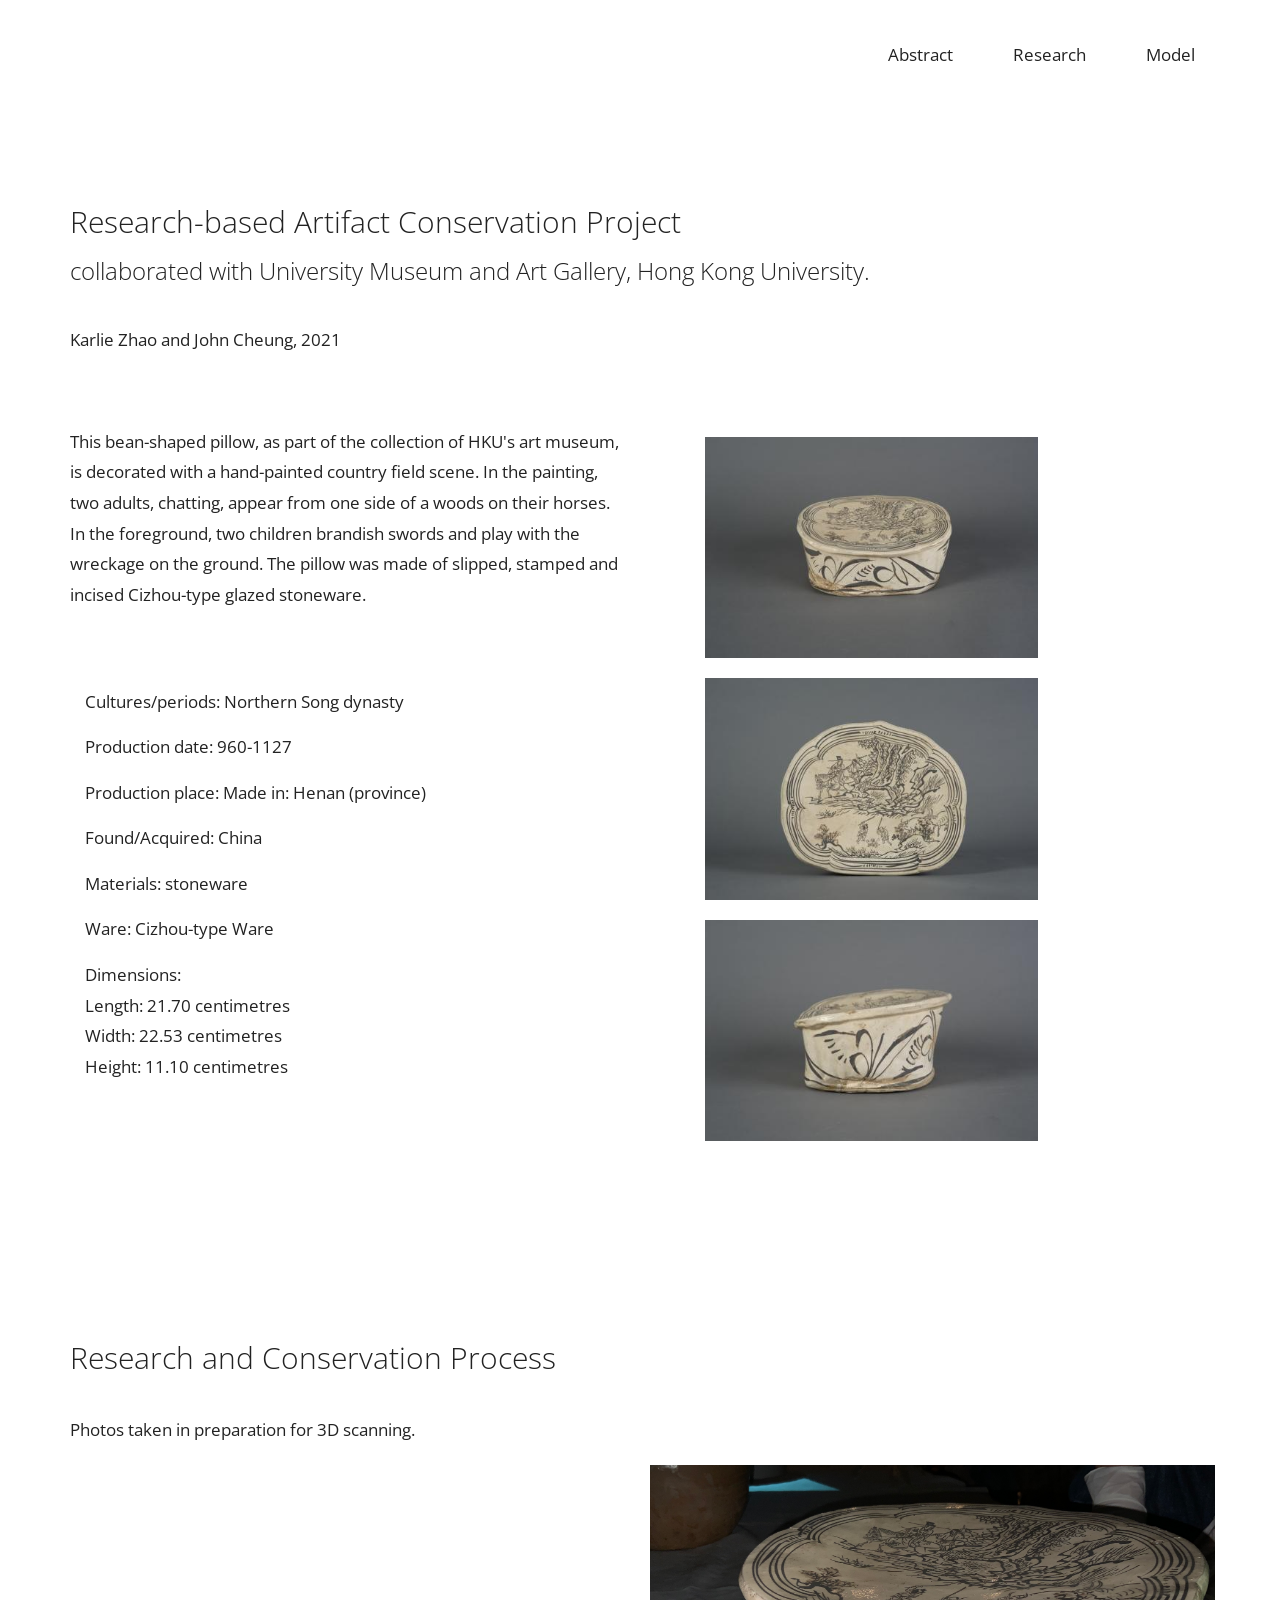
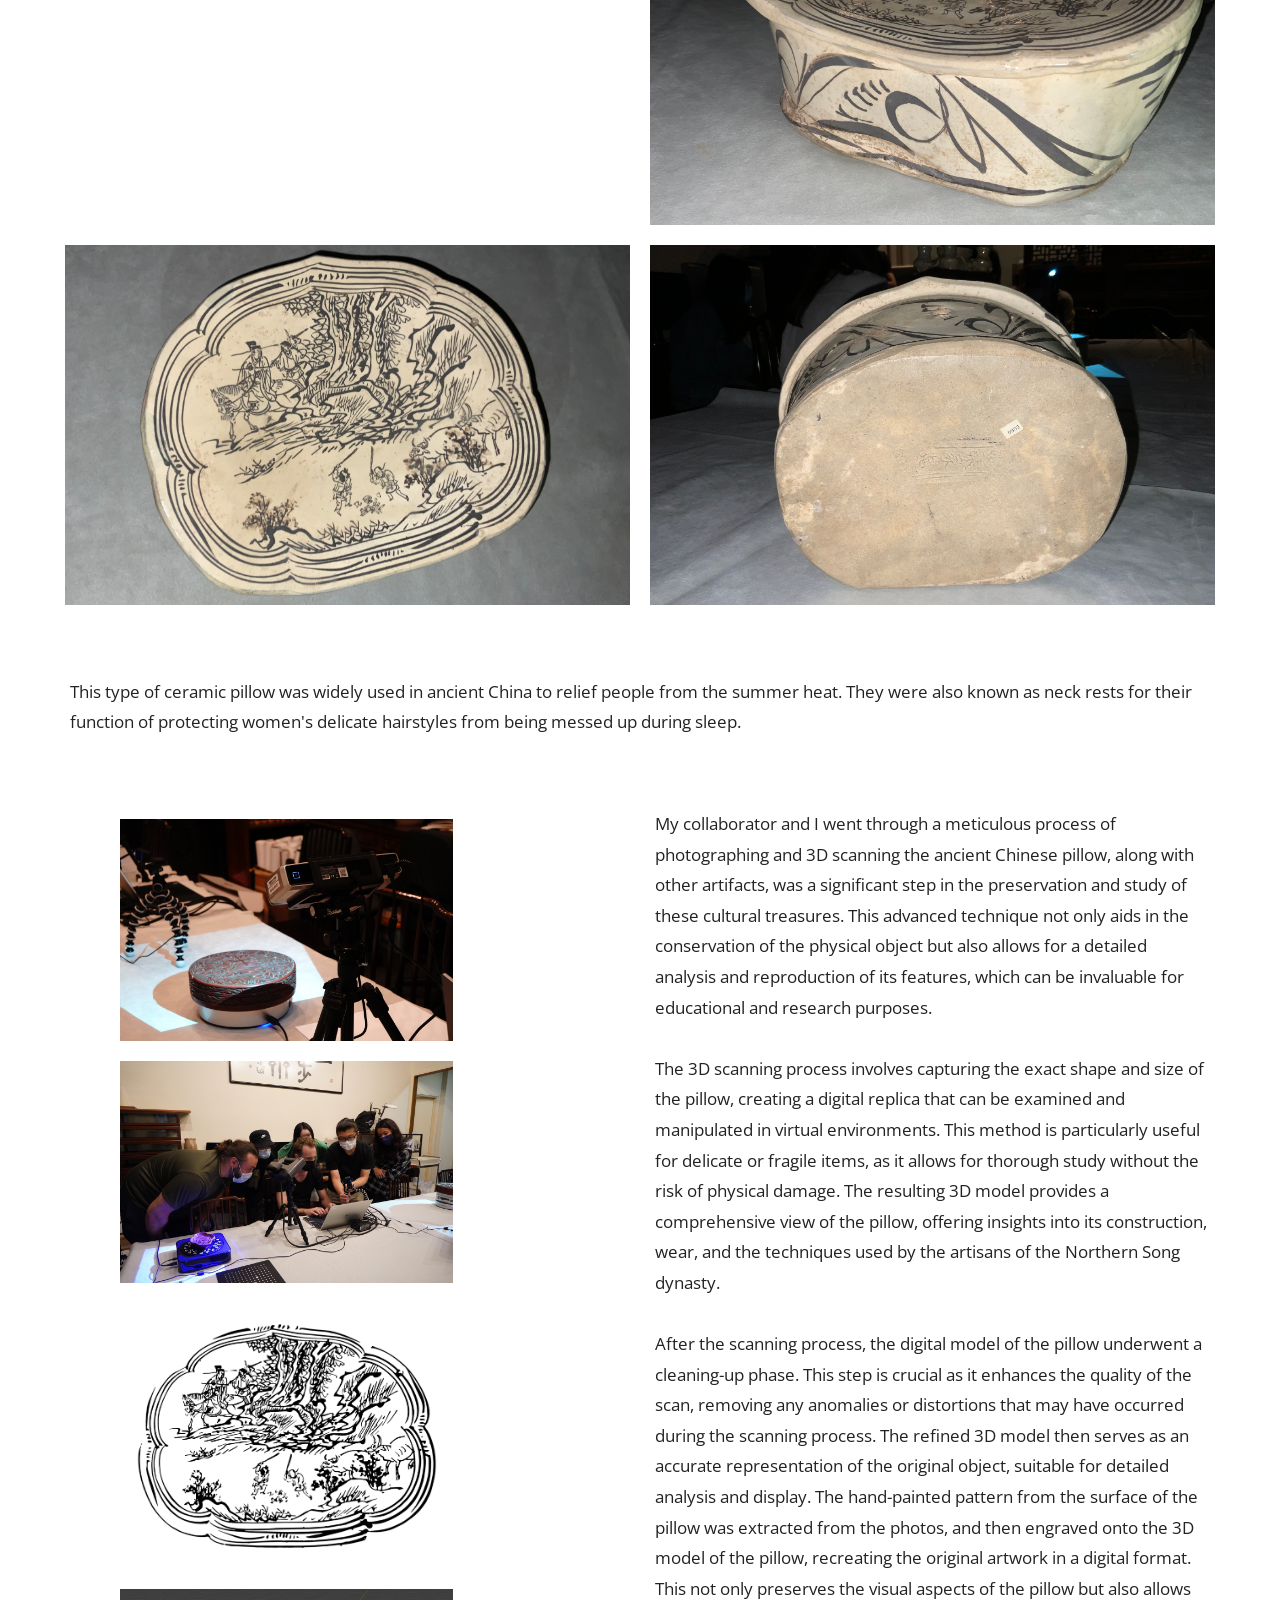
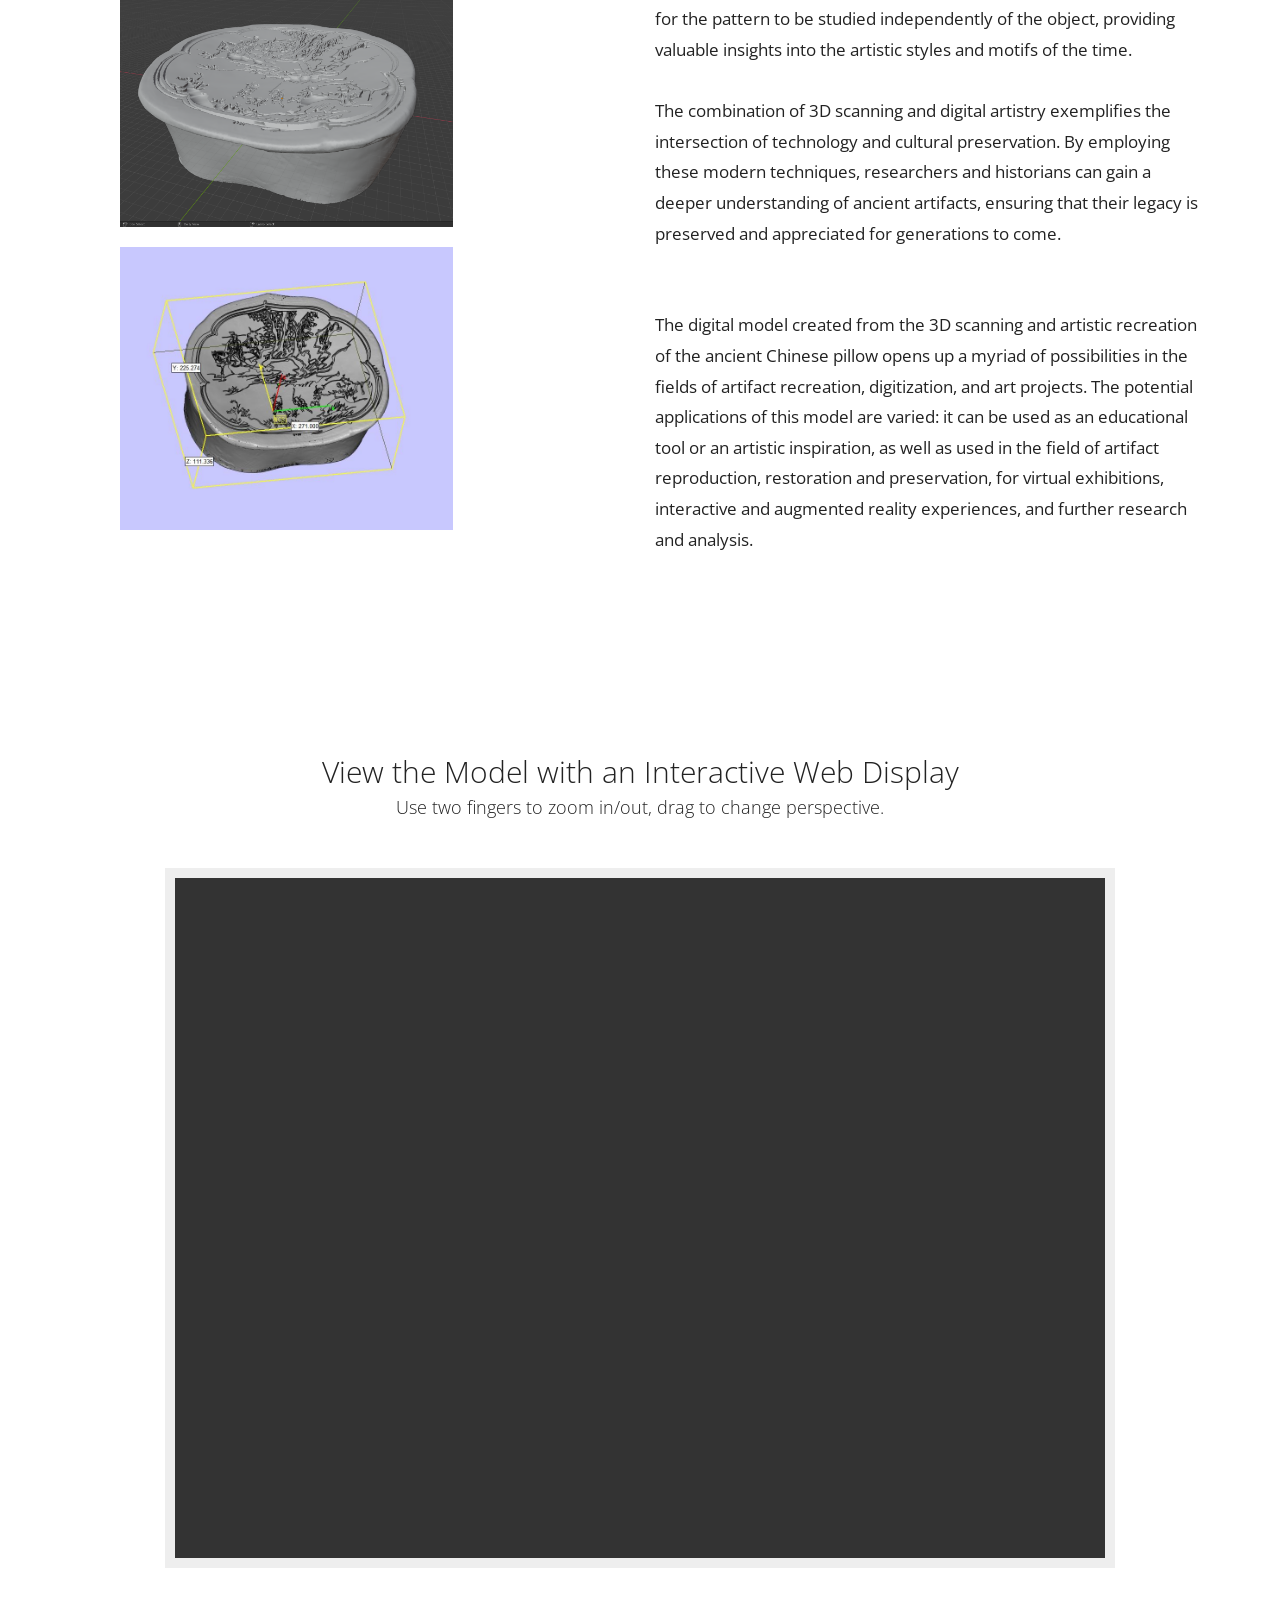
==== pillow.html @ 11fd75ec "add build" ====
<!DOCTYPE html>
<html lang="en">

<head>
    <title>Research Project: Ceramic Pillow at HKUMAG</title>
    <meta charset="utf-8">

    <meta charset="utf-8">
    <meta http-equiv="X-UA-Compatible" content="IE=edge">
    <meta name="viewport" content="width=device-width, initial-scale=1">
    <meta name="description" content="">
    <meta name="author" content="">
    <!-- Css -->
    <link href="css/bootstrap.css" rel="stylesheet">
    <link href="css/style.css" rel="stylesheet">

    <meta name="viewport" content="width=device-width, user-scalable=no, minimum-scale=1.0, maximum-scale=1.0">
    <link type="text/css" rel="stylesheet" href="main.css">
    <style>
        body {
            /* background: #bbbbbb; */
        }
        
        #canvasContainer {
            width: 950px;
            /* Adjust the size as needed */
            height: 700px;
            margin: 0 auto;
            /* Center the container */
            margin-top: 4rem;
            border: #eee 10px solid;
        }
    </style>
</head>

<body>
    <div id="info">
    </div>

    <nav class="navbar navbar-default navbar-fixed-top">
        <div class="container">
            <div class="navbar-header">
                <div class="navbar-toggle collapsed" data-toggle="collapse" data-target="#main-menu">
                    <span class="bar1"></span>
                    <span class="bar2"></span>
                    <span class="bar3"></span>
                </div>

            </div>

            <div class="collapse navbar-collapse" id="main-menu">
                <ul class="nav navbar-nav navbar-right">
                    <li><a href="#abstract">Abstract</a></li>
                    <li><a href="#research">Research</a></li>
                    <li><a href="#output">Model</a></li>
                    <!-- <li><a href="#brand">Brand</a></li> -->
                </ul>
            </div>
            <!-- /.navbar-collapse -->
        </div>
        <!-- /.container-fluid -->
    </nav>



    <!-- About -->
    <section class="abstract" id="abstract">
        <div class="container abstract">
            <h2>Research-based Artifact Conservation Project</h2>
            <h3>collaborated with University Museum and Art Gallery, Hong Kong University.</h3>
            <br>
            <p>Karlie Zhao and John Cheung, 2021</p><br><br>
            <div class="row">
                <div class="col-md-6">
                    <p>
                        This bean-shaped pillow, as part of the collection of HKU's art museum, is decorated with a hand-painted country field scene. In the painting, two adults, chatting, appear from one side of a woods on their horses. In the foreground, two children brandish
                        swords and play with the wreckage on the ground. The pillow was made of slipped, stamped and incised Cizhou-type glazed stoneware. <br>
                        <br><br>
                        <p>
                            <ul class="no-bullets">
                                <li>Cultures/periods: Northern Song dynasty</li>
                                <li>Production date: 960-1127</li>
                                <li>Production place: Made in: Henan (province)
                                </li>
                                <li>Found/Acquired: China
                                </li>
                                <li>
                                    Materials: stoneware
                                </li>
                                <li>Ware: Cizhou-type Ware</li>
                                <li>Dimensions: <br> Length: 21.70 centimetres<br> Width: 22.53 centimetres<br> Height: 11.10 centimetres</li>
                            </ul>
                        </p>
                </div>
                <div class="col-md-6">
                    <img src="./img/museum01.jpeg" style="width: 60%; margin: 1rem; margin-left: 5rem; ">
                    <img src="./img/museum02.jpeg" style="width: 60%; margin: 1rem; margin-left: 5rem;">
                    <img src="./img/museum03.jpeg" style="width: 60%; margin: 1rem; margin-left: 5rem;">
                </div>
            </div>
        </div>
    </section>




    <!-- Gallery -->
    <section id="research">
        <div class="container">
            <h2>Research and Conservation Process</h2>
            <br>
            <p>Photos taken in preparation for 3D scanning.</p>
            <div class="row">


                <div class="col-md-6 thumbnail">
                    <div class="hovereffect">
                        <a href="#mybox" data-toggle="modal" data-slide-to="0">
                            <div class="col-md-12 photo-1"></div>
                            <!-- <div class="overlay">
                                <h2>Vivamus accumsan</h2>
                                <p>Lacinia ipsum</p>
                            </div> -->
                        </a>
                    </div>
                </div>


                <div class="col-md-6 thumbnail">
                    <div class="hovereffect">
                        <a href="#mybox" data-toggle="modal" data-slide-to="1">
                            <div class="col-md-12 photo-2"></div>
                        </a>
                    </div>
                </div>


            </div>
        </div>

        <div class="container">
            <div class="row">
                <div class="col-md-6 thumbnail">
                    <div class="hovereffect">
                        <a href="#mybox" data-toggle="modal" data-slide-to="2">
                            <div class="col-md-12 photo-3"></div>
                        </a>
                    </div>
                </div>


                <div class="col-md-6 thumbnail">
                    <div class="hovereffect">
                        <a href="#mybox" data-toggle="modal" data-slide-to="3">
                            <div class="col-md-12 photo-4"></div>
                        </a>
                    </div>
                </div>


            </div>
        </div>
        <div class="container abstract"><br><br>
            <p>
                This type of ceramic pillow was widely used in ancient China to relief people from the summer heat. They were also known as neck rests for their function of protecting women's delicate hairstyles from being messed up during sleep.
            </p>
        </div>

        <div class="container abstract">
            <br><br>
            <div class="row">
                <div class="col-md-6">
                    <a href="./img/scene.jpeg" target="_blank"><img src="./img/scene.jpeg" class="research_foto"></a>
                    <a href="./img/scene2.jpeg" target="_blank"><img src="./img/scene2.jpeg" class="research_foto"></a>
                    <a href="./img/pattern.png" target="_blank"><img src="./img/pattern.png" class="research_foto"></a>
                    <a href="./img/model.png" target="_blank"> <img src="./img/model.png" class="research_foto"></a>
                    <a href="./img/print.JPG" target="_blank"><img src="./img/print.JPG" class="research_foto"></a>

                </div>
                <div class="col-md-6">
                    <p>
                        My collaborator and I went through a meticulous process of photographing and 3D scanning the ancient Chinese pillow, along with other artifacts, was a significant step in the preservation and study of these cultural treasures. This advanced technique
                        not only aids in the conservation of the physical object but also allows for a detailed analysis and reproduction of its features, which can be invaluable for educational and research purposes.
                        <br><br> The 3D scanning process involves capturing the exact shape and size of the pillow, creating a digital replica that can be examined and manipulated in virtual environments. This method is particularly useful for delicate
                        or fragile items, as it allows for thorough study without the risk of physical damage. The resulting 3D model provides a comprehensive view of the pillow, offering insights into its construction, wear, and the techniques used by
                        the artisans of the Northern Song dynasty.
                        <br><br> After the scanning process, the digital model of the pillow underwent a cleaning-up phase. This step is crucial as it enhances the quality of the scan, removing any anomalies or distortions that may have occurred during
                        the scanning process. The refined 3D model then serves as an accurate representation of the original object, suitable for detailed analysis and display. The hand-painted pattern from the surface of the pillow was extracted from
                        the photos, and then engraved onto the 3D model of the pillow, recreating the original artwork in a digital format. This not only preserves the visual aspects of the pillow but also allows for the pattern to be studied independently
                        of the object, providing valuable insights into the artistic styles and motifs of the time.
                        <br><br> The combination of 3D scanning and digital artistry exemplifies the intersection of technology and cultural preservation. By employing these modern techniques, researchers and historians can gain a deeper understanding
                        of ancient artifacts, ensuring that their legacy is preserved and appreciated for generations to come. <br>
                        <br><br> The digital model created from the 3D scanning and artistic recreation of the ancient Chinese pillow opens up a myriad of possibilities in the fields of artifact recreation, digitization, and art projects. The potential
                        applications of this model are varied: it can be used as an educational tool or an artistic inspiration, as well as used in the field of artifact reproduction, restoration and preservation, for virtual exhibitions, interactive
                        and augmented reality experiences, and further research and analysis. </p>
                </div>

            </div>
        </div>
    </section>


    <!-- End Gallery -->
    <div class="container">
        <div class="modal fade and carousel slide" id="mybox">
            <div class="modal-dialog">
                <div class="modal-content">
                    <div class="modal-body">

                        <button class="close" data-dismiss="modal" type="button">×</button>

                        <div class="carousel-inner">
                            <div class="item active">
                                <img src="img/scan1.jpg" alt="slide">
                            </div>
                            <div class="item">
                                <img src="img/scan2.jpg" alt="slide">
                            </div>
                            <div class="item">
                                <img src="img/scan3.jpg" alt="slide">
                            </div>
                            <div class="item">
                                <img src="img/scan4.jpg" alt="slide">
                            </div>
                        </div>
                        <!-- /.carousel-inner -->


                        <a class="left carousel-control" href="#mybox" role="button" data-slide="prev">
                            <span class="glyphicon glyphicon-chevron-left"></span>
                        </a>
                        <a class="right carousel-control" href="#mybox" role="button" data-slide="next">
                            <span class="glyphicon glyphicon-chevron-right"></span>
                        </a>

                    </div>
                    <!-- /.modal-body -->
                </div>
                <!-- /.modal-content -->
            </div>
            <!-- /.modal-dialog -->
        </div>
        <!-- /.modal -->
    </div>
    <!-- /.container -->

    <!-- output -->
    <section class="output" id="output">
        <div class="container" style="text-align: center;">
            <h2>View the Model with an Interactive Web Display</h2>
            <h4>Use two fingers to zoom in/out, drag to change perspective.</h4>
        </div>
        <div id="canvasContainer"></div>
    </section>


    <!-- script -->
    <script src="js/jquery.js"></script>
    <script src="js/bootstrap.min.js"></script>
    <script src="js/modernizr.js"></script>
    <script src="js/script.js"></script>

    <script type="importmap">
        { "imports": { "three": "../build/three.module.js", "three/addons/": "./jsm/" } }
    </script>

    <script type="module" src="./js/canvas.js"></script>

</body>

</html>
---- css/style.css ----
@import url(https://fonts.googleapis.com/css?family=Playfair+Display);
@import url(https://fonts.googleapis.com/css?family=Open+Sans:400,300);
body {
    padding-top: 70px;
    color: #222;
    font-family: 'Open Sans', sans-serif;
    font-size: 17px;
    line-height: 1.8 !important;
}

html {
    overflow-x: hidden;
}

h1,
h2,
h3,
h4,
h5,
h6 {
    font-family: 'Open Sans', sans-serif;
    font-weight: 200;
    color: #222;
}

p {
    font-family: 'Open Sans', sans-serif;
    font-weight: 400;
}

section {
    padding-top: 85px;
    padding-bottom: 85px;
}

.no-gutter>[class*='col-'] {
    padding-right: 0;
    padding-left: 0;
}

a,
a:link {
    color: #222;
}

a:hover,
a:focus {
    color: #222;
}

.research_foto {
    width: 60%;
    margin: 1rem;
    margin-left: 5rem;
    cursor: pointer;
}

ul.no-bullets {
    font-family: 'Open Sans', sans-serif;
    font-weight: 400;
    list-style-type: none;
    padding: 0;
    margin: 0;
}

li {
    margin: 1.5rem;
}


/* Navbar */

.navbar-fixed-top .nav {
    padding: 15px 0;
}

.navbar-fixed-top .navbar-brand {
    padding: 0 15px;
}

.navbar-brand img {
    max-height: 50px;
}

.navbar>.container .navbar-brand,
.navbar>.container-fluid .navbar-brand {
    margin-left: 0px;
}

@media(min-width:768px) {
    body {
        padding-top: 100px;
        /* Required padding for .navbar-fixed-top. Change if height of navigation changes. */
    }
    .navbar-fixed-top .navbar-brand {
        padding: 15px 0;
    }
}

.navbar-default {
    background-color: #fff;
    border-color: #fff;
}

.navbar-default .navbar-nav>.active>a,
.navbar-default .navbar-nav>.active>a:focus,
.navbar-default .navbar-nav>.active>a:hover {
    background-color: #fff;
    color: #222;
}

.navbar-default .navbar-nav>li>a {
    color: #222;
}

.navbar-default .navbar-nav>li>a:hover {
    color: #555;
}


/* Toggle Animation */

.navbar-toggle * {
    -ms-transition: all 0.4s ease;
    -webkit-transition: all 0.4s ease;
    -moz-transition: all 0.4s ease;
    -o-transition: all 0.4s ease;
    transition: all 0.4s ease;
}

.navbar-toggle {
    border: medium none;
    border-radius: 0;
    color: #fff;
    cursor: pointer;
    height: 50px;
    padding: 16px;
    width: 50px;
    float: right;
    margin-top: 0px;
    margin-bottom: 0px;
}

.navbar-default .navbar-toggle:hover,
.navbar-default .navbar-toggle:focus {
    background-color: #fff;
}

.navbar-default .navbar-toggle,
.navbar-default .navbar-collapse,
.navbar-default .navbar-form {
    border-color: #fff;
}

.navbar-toggle span {
    width: 25px;
    height: 3px;
    margin-bottom: 5px;
    background-color: #222;
    display: block;
}

.navbar-toggle span.bar1 {
    -ms-transform: rotate(45deg);
    -webkit-transform: rotate(45deg);
    -moz-transform: rotate(45deg);
    -o-transform: rotate(45deg);
    transform: rotate(45deg);
    -ms-transform-origin: 1px 3px;
    -webkit-transform-origin: 1px 3px;
    -moz-transform-origin: 1px 3px;
    -o-transform-origin: 1px 3px;
    transform-origin: 1px 3px;
    width: 31px;
}

.navbar-toggle span.bar2 {
    -ms-transform: rotate(-360deg) scale(0);
    -webkit-transform: rotate(-360deg) scale(0);
    -moz-transform: rotate(-360deg) scale(0);
    -o-transform: rotate(-360deg) scale(0);
    transform: rotate(-360deg) scale(0);
}

.navbar-toggle span.bar3 {
    -ms-transform: rotate(-45deg);
    -webkit-transform: rotate(-45deg);
    transform: rotate(-45deg);
    -ms-transform-origin: 8px 2px;
    -webkit-transform-origin: 8px 2px;
    transform-origin: 8px 2px;
    width: 31px;
}

.navbar-toggle.collapsed span.bar1,
.navbar-toggle.collapsed span.bar2,
.navbar-toggle.collapsed span.bar3,
.navbar-toggle.collapsed span.bar4 {
    -ms-transform: none;
    -webkit-transform: none;
    transform: none;
    width: 30px;
}


/* Intro */

.intro {
    font-size: 22px;
    padding-top: 60px;
    padding-bottom: 25px;
}


/* About */

.big-letter p:first-child:first-letter {
    float: left;
    color: #222;
    font-size: 8em;
    line-height: 0.8em;
    text-transform: uppercase;
    padding-top: 0px;
    padding-right: 0.1em;
    padding-left: –0.03em;
}


/* Firefox Fix */

@-moz-document url-prefix() {
    .big-letter p:first-child:first-letter {
        padding-top: 0.08em;
    }
}


/* Carousel */

.carousel-control.left {
    background-image: none;
    filter: none;
}

.carousel-control.right {
    background-image: none;
    filter: none;
}


/* Gallery */


/* Hover Effect */


/* .hovereffect a:link,.hovereffect a:hover,.hovereffect a:focus,.hovereffect a:visited {
	color:#fff;
}

.hovereffect {
  width: 100%;
  height: 100%;
  float: left;
  overflow: hidden;
  position: relative;
  text-align: left;
  background: #cccccc;
  cursor:pointer;
}

.hovereffect .overlay {
  width: 100%;
  height: 100%;
  position: absolute;
  overflow: hidden;
  top: 0;
  left: 0;
  padding: 50px 20px;
  cursor:pointer;
}

.hovereffect a, .hovereffect p,.hovereffect h2 {
  color: #fff;
  text-decoration:none;
  opacity: 0;
  filter: alpha(opacity=0);
  -webkit-transition: opacity 0.35s, -webkit-transform 0.35s;
  transition: opacity 0.35s, transform 0.35s;
  -webkit-transform: translate3d(100%,0,0);
  transform: translate3d(100%,0,0);
}

.hovereffect:hover a, .hovereffect:hover p, .hovereffect:hover h2 {
  color:#fff;
  text-decoration:none;
  opacity: 1;
  letter-spacing:1px;
  filter: alpha(opacity=100);
  -webkit-transform: translate3d(0,0,0);
  transform: translate3d(0,0,0);
}

@media (max-width: 992px) {
	.hovereffect{
		margin-bottom: 25px;
	}
}

.hovereffect img {
  display: block;
  position: relative;
  max-width: none;
  width: calc(100% + 20px);
  -webkit-transition: opacity 0.35s, -webkit-transform 0.35s;
  transition: opacity 0.35s, transform 0.35s;
  -webkit-transform: translate3d(-10px,0,0);
  transform: translate3d(-10px,0,0);
  -webkit-backface-visibility: hidden;
  backface-visibility: hidden;
  cursor:pointer;
}

.hovereffect:hover img {
  opacity: 0.4;
  filter: alpha(opacity=40);
  -webkit-transform: translate3d(0,0,0);
  transform: translate3d(0,0,0);
} */


/* .hovereffect .photo-1, 
.hovereffect .photo-2, 
.hovereffect .photo-3,
.hovereffect .photo-4,
.hovereffect .photo-5,
.hovereffect .photo-6{
  display: block;
  position: relative;
  max-width: none;
  width: calc(100% + 20px);
  -webkit-transition: opacity 0.35s, -webkit-transform 0.35s;
  transition: opacity 0.35s, transform 0.35s;
  -webkit-transform: translate3d(-10px,0,0);
  transform: translate3d(-10px,0,0);
  -webkit-backface-visibility: hidden;
  backface-visibility: hidden;
} */

.photo-1,
.photo-2,
.photo-3,
.photo-4,
.photo-5,
.photo-6 {
    background-size: cover;
    height: 40vh;
    width: 100%;
    background-position: center;
}


/* Thumbnail Images*/

.photo-1 {
    background-image: url('../img/scan1.jpg');
}

.photo-2 {
    background-image: url('../img/scan2.jpg');
}

.photo-3 {
    background-image: url('../img/scan3.jpg');
}

.photo-4 {
    background-image: url('../img/scan4.jpg');
}

.photo-5 {
    background-image: url('../img/5.jpg');
}

.photo-6 {
    background-image: url('../img/6.jpg');
}


/* Modal Box */

.modal-dialog {
    margin: 0px auto;
    position: fixed;
    top: 0;
    left: 0;
    width: 100%;
}

.modal-body {
    padding: 0px;
}

.modal-content {
    background-color: transparent;
    border: none;
    border-radius: 0px;
    box-shadow: none;
}


/* Carousel Control*/

.close {
    color: #fff;
    font-size: 50px;
    font-weight: lighter;
    opacity: 1;
    position: fixed;
    right: 30px;
    text-shadow: none;
    top: 10px;
    z-index: 2147483647;
}

.close:hover,
.close:focus {
    color: #f7f7f7;
}

.carousel-control.left,
.carousel-control.right {
    background-image: none;
    height: 100vh;
}

.carousel-control {
    text-shadow: none;
    width: 9%;
}

.modal-open .modal {
    top: 0;
    position: fixed!important;
}


/* Thumbnail */

.thumbnail {
    background-color: transparent;
    border: 0px solid #ddd;
    border-radius: 0px;
    display: block;
    line-height: 1.42857;
    margin-bottom: 0px;
    padding: 10px;
    transition: border 0.2s ease-in-out 0s;
}

@media (max-width: 992px) {
    .thumbnail {
        padding: 0px 10px;
    }
}

.img-responsive,
.thumbnail>img,
.thumbnail a>img,
.carousel-inner>.item>img,
.carousel-inner>.item>a>img {
    height: 100vh;
    max-width: none;
    width: 100%;
    object-fit: cover;
}


/* Press */

.press p {
    line-height: 1.7em;
}

.press a:link {
    text-decoration: underline;
}

.press h4 {
    padding-top: 20px;
    font-weight: bold;
    letter-spacing: 1px;
}


/* Brand */

.logo-list img {
    width: 100%;
    height: auto;
    opacity: 0.8;
}

.logo-list li {
    padding-bottom: 1%;
}

.logo-list li a:hover,
.logo-list li a:focus {
    opacity: 0.6;
    transition: opacity 0.2s ease;
    display: block;
}


/* Footer */

footer {
    padding-bottom: 85px;
}

footer p {
    font-family: 'Open Sans', sans-serif;
    font-weight: 200;
    font-size: 0.7em;
    text-transform: uppercase;
}

.cd-top {
    display: inline-block;
    height: 40px;
    width: 40px;
    position: fixed;
    bottom: 40px;
    right: 10px;
    /* image replacement properties */
    overflow: hidden;
    text-indent: 100%;
    white-space: nowrap;
    background: url(../img/arrow-up.png) no-repeat center 50%;
    background-size: cover;
    visibility: hidden;
    opacity: 0;
    -webkit-transition: opacity .3s 0s, visibility 0s .3s;
    -moz-transition: opacity .3s 0s, visibility 0s .3s;
    transition: opacity .3s 0s, visibility 0s .3s;
}

.cd-top.cd-is-visible,
.cd-top.cd-fade-out,
.no-touch .cd-top:hover {
    -webkit-transition: opacity .3s 0s, visibility 0s 0s;
    -moz-transition: opacity .3s 0s, visibility 0s 0s;
    transition: opacity .3s 0s, visibility 0s 0s;
}

.cd-top.cd-is-visible {
    /* the button becomes visible */
    visibility: visible;
    opacity: 1;
}

.cd-top.cd-fade-out {
    /* if the user keeps scrolling down, the button is out of focus and becomes less visible */
    opacity: .5;
}

.no-touch .cd-top:hover {
    background-color: transparent;
    opacity: 1;
}

@media only screen and (min-width: 768px) {
    .cd-top {
        right: 20px;
        bottom: 20px;
    }
}

@media only screen and (min-width: 1024px) {
    .cd-top {
        height: 60px;
        width: 60px;
        right: 30px;
        bottom: 30px;
    }
}
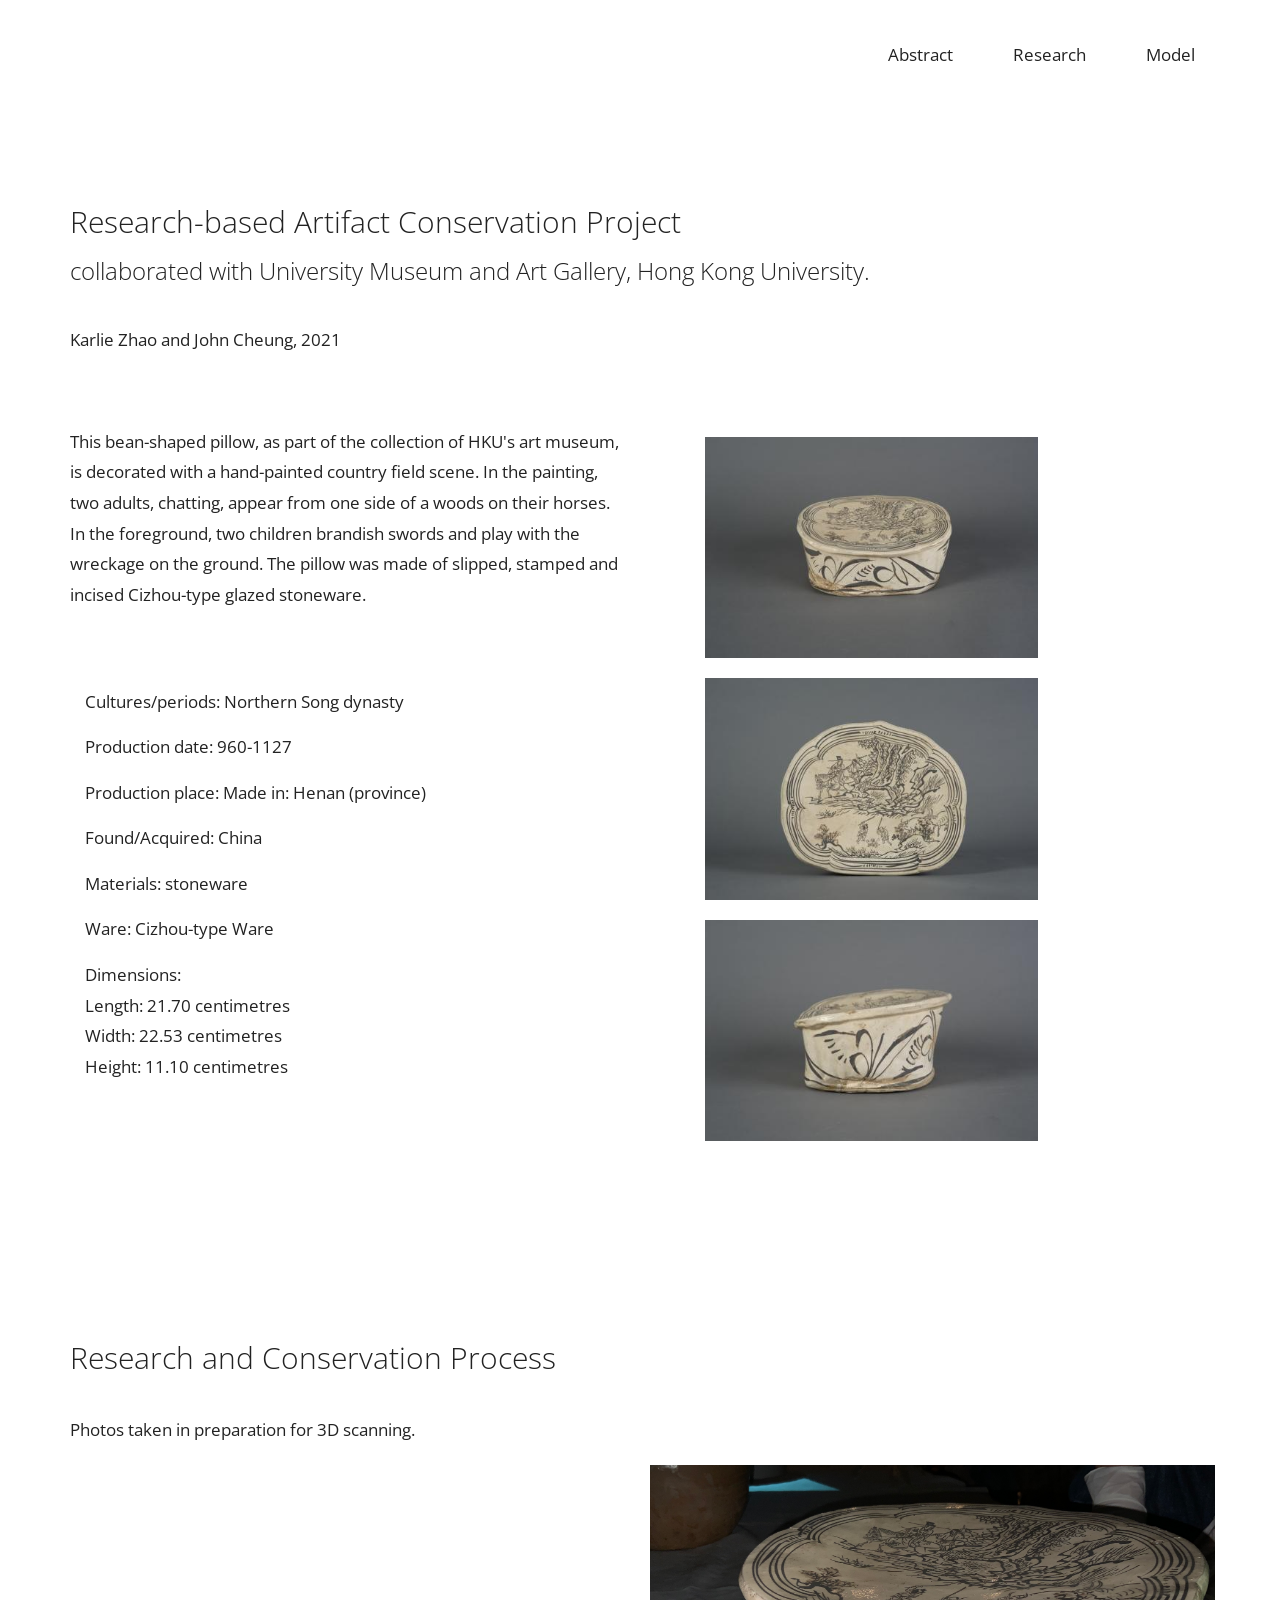
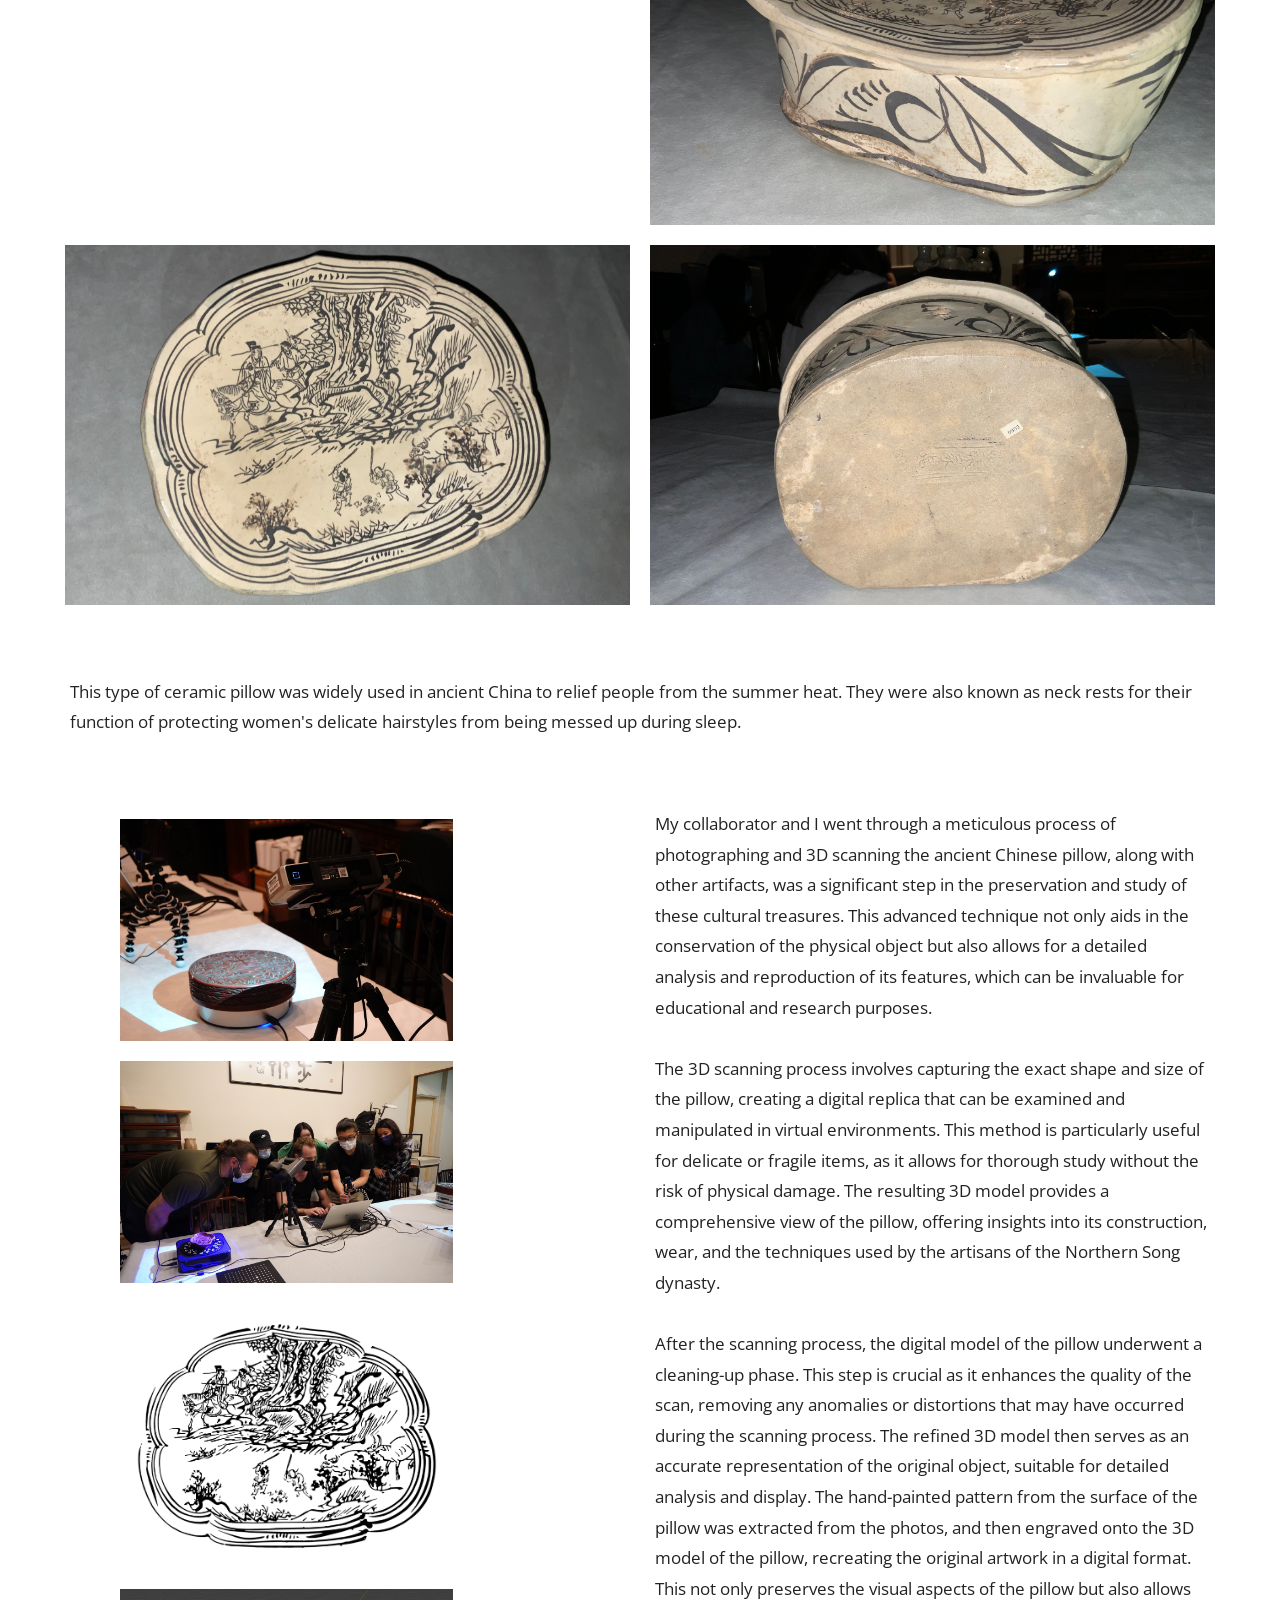
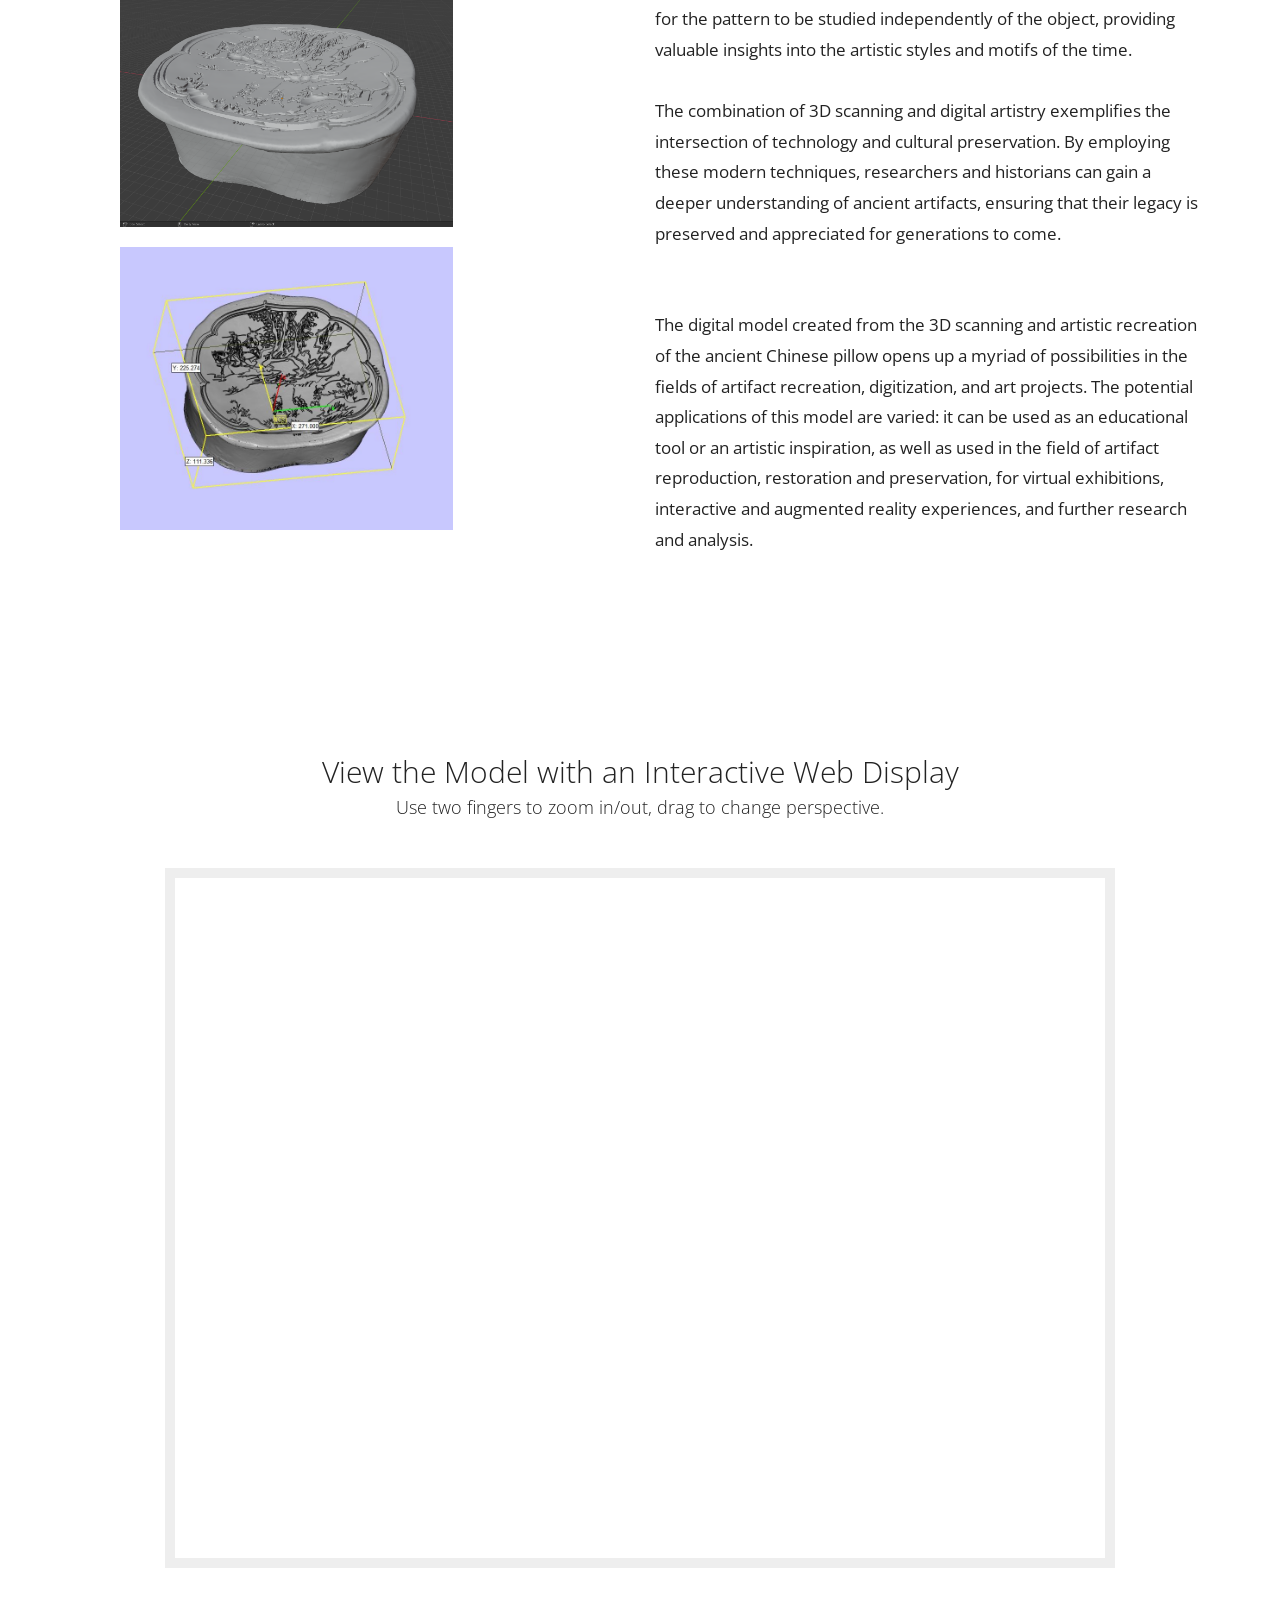
==== commit 0b9207b6: "update path" ====
--- a/pillow.html
+++ b/pillow.html
@@ -261,11 +261,10 @@
     <script src="js/script.js"></script>
 
     <script type="importmap">
-        { "imports": { "three": "../build/three.module.js", "three/addons/": "./jsm/" } }
+        { "imports": { "three": "../archive/build/three.module.js", "three/addons/": "./jsm/" } }
     </script>
 
-    <script type="module" src="./js/canvas.js"></script>
-
+    <script type="module" src="./js/canvas.js"> </script>
 </body>
 
 </html>
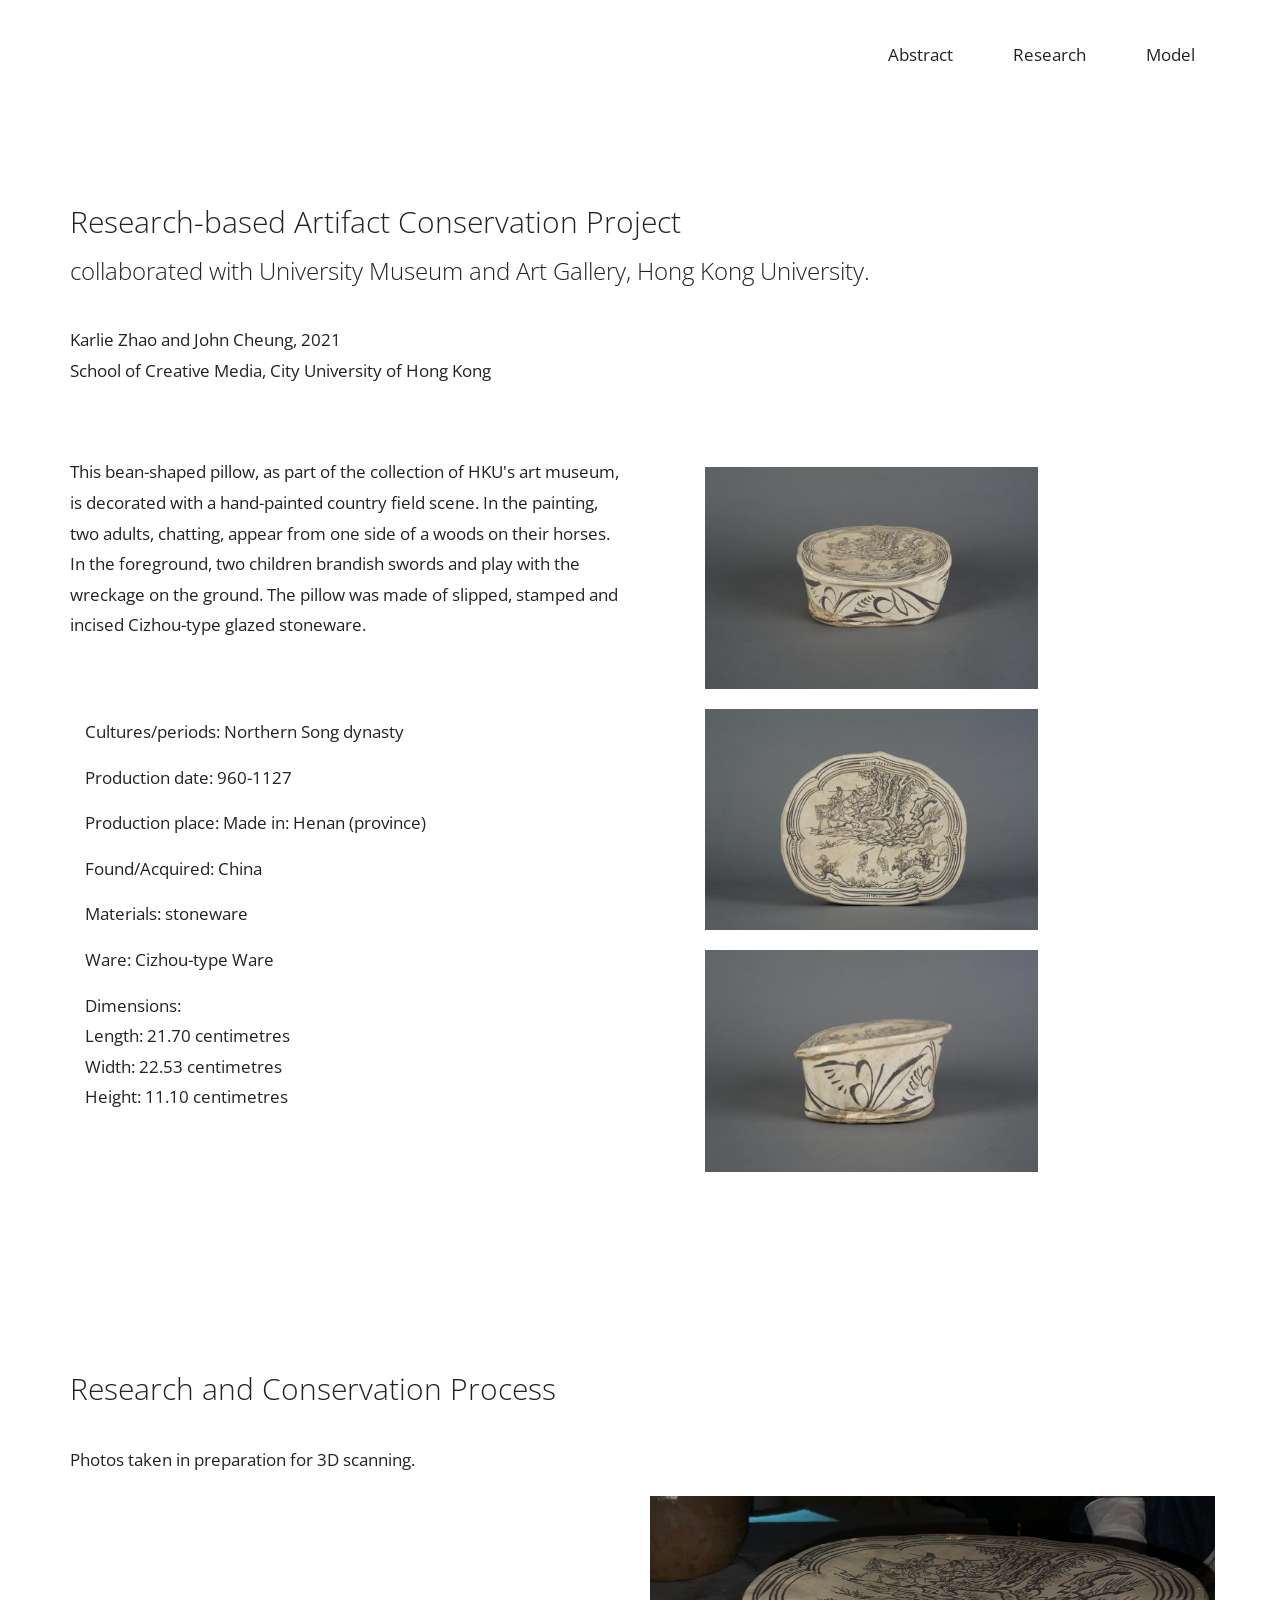
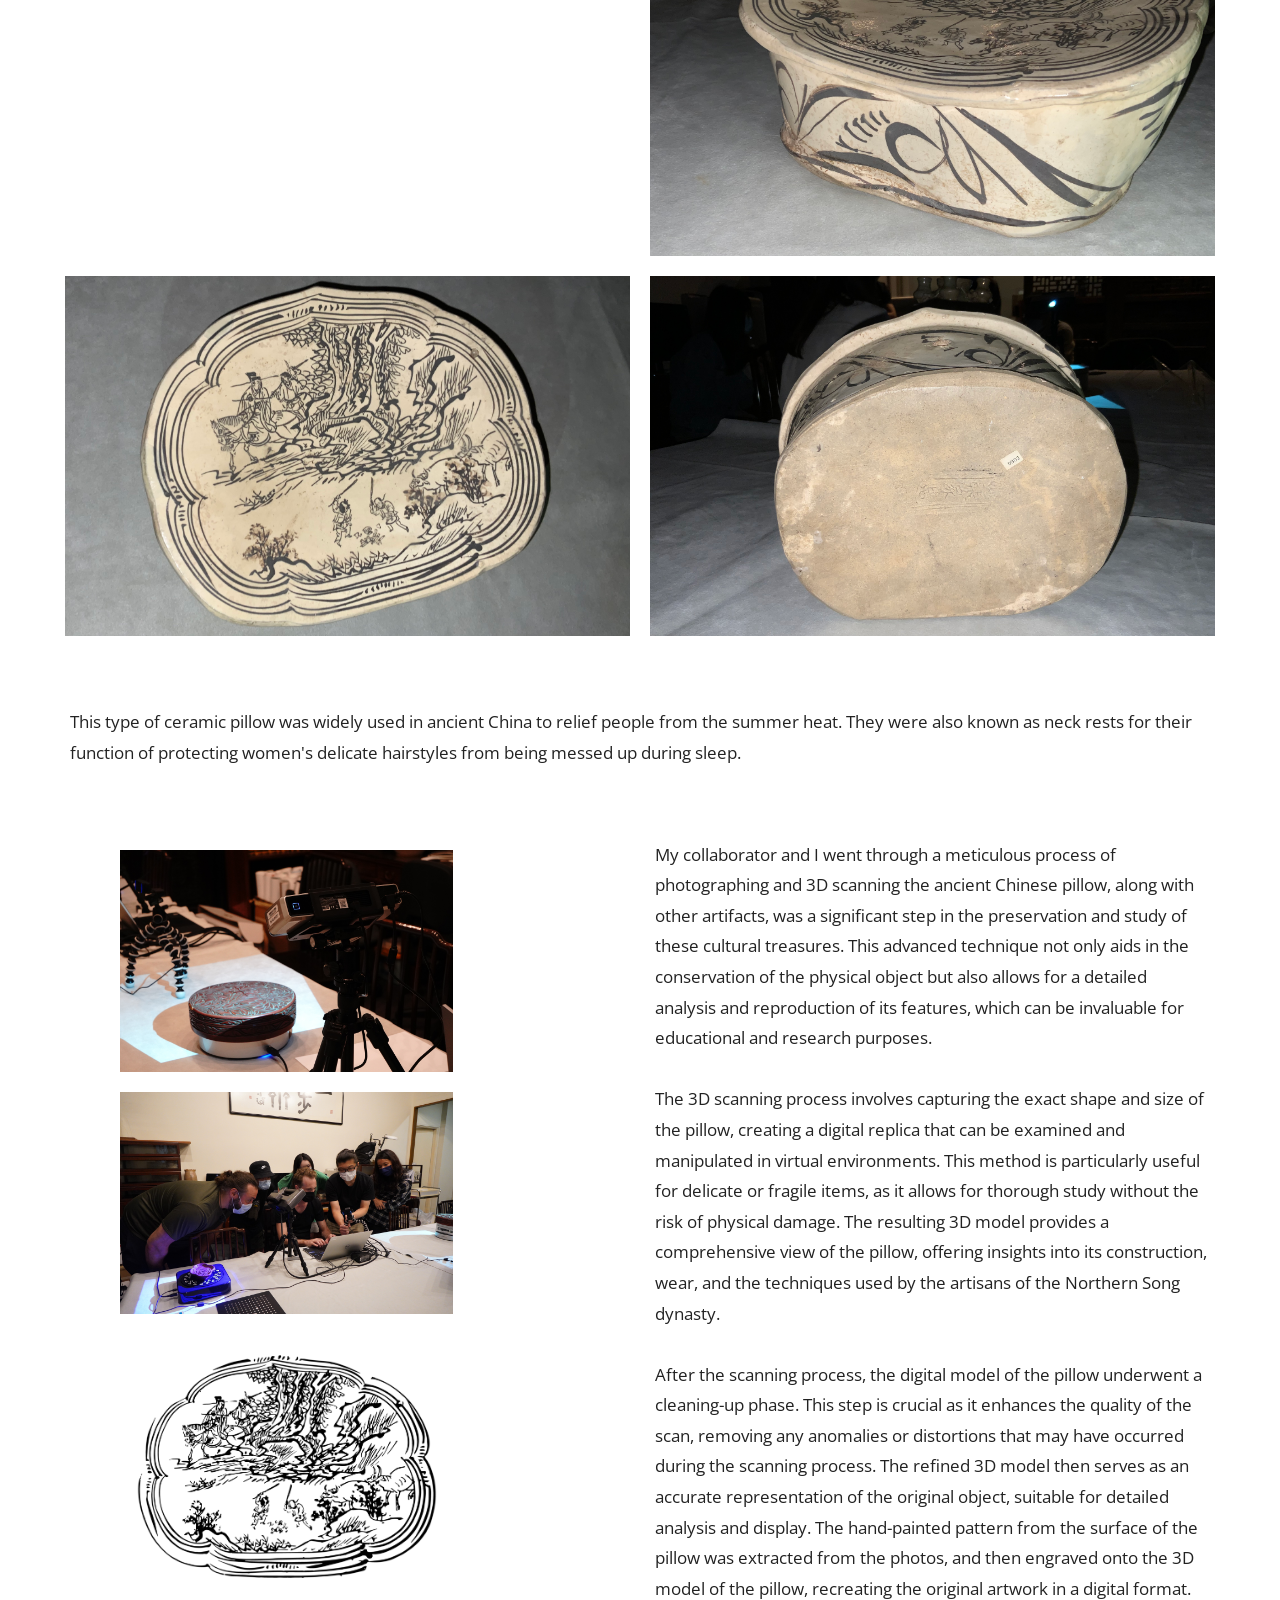
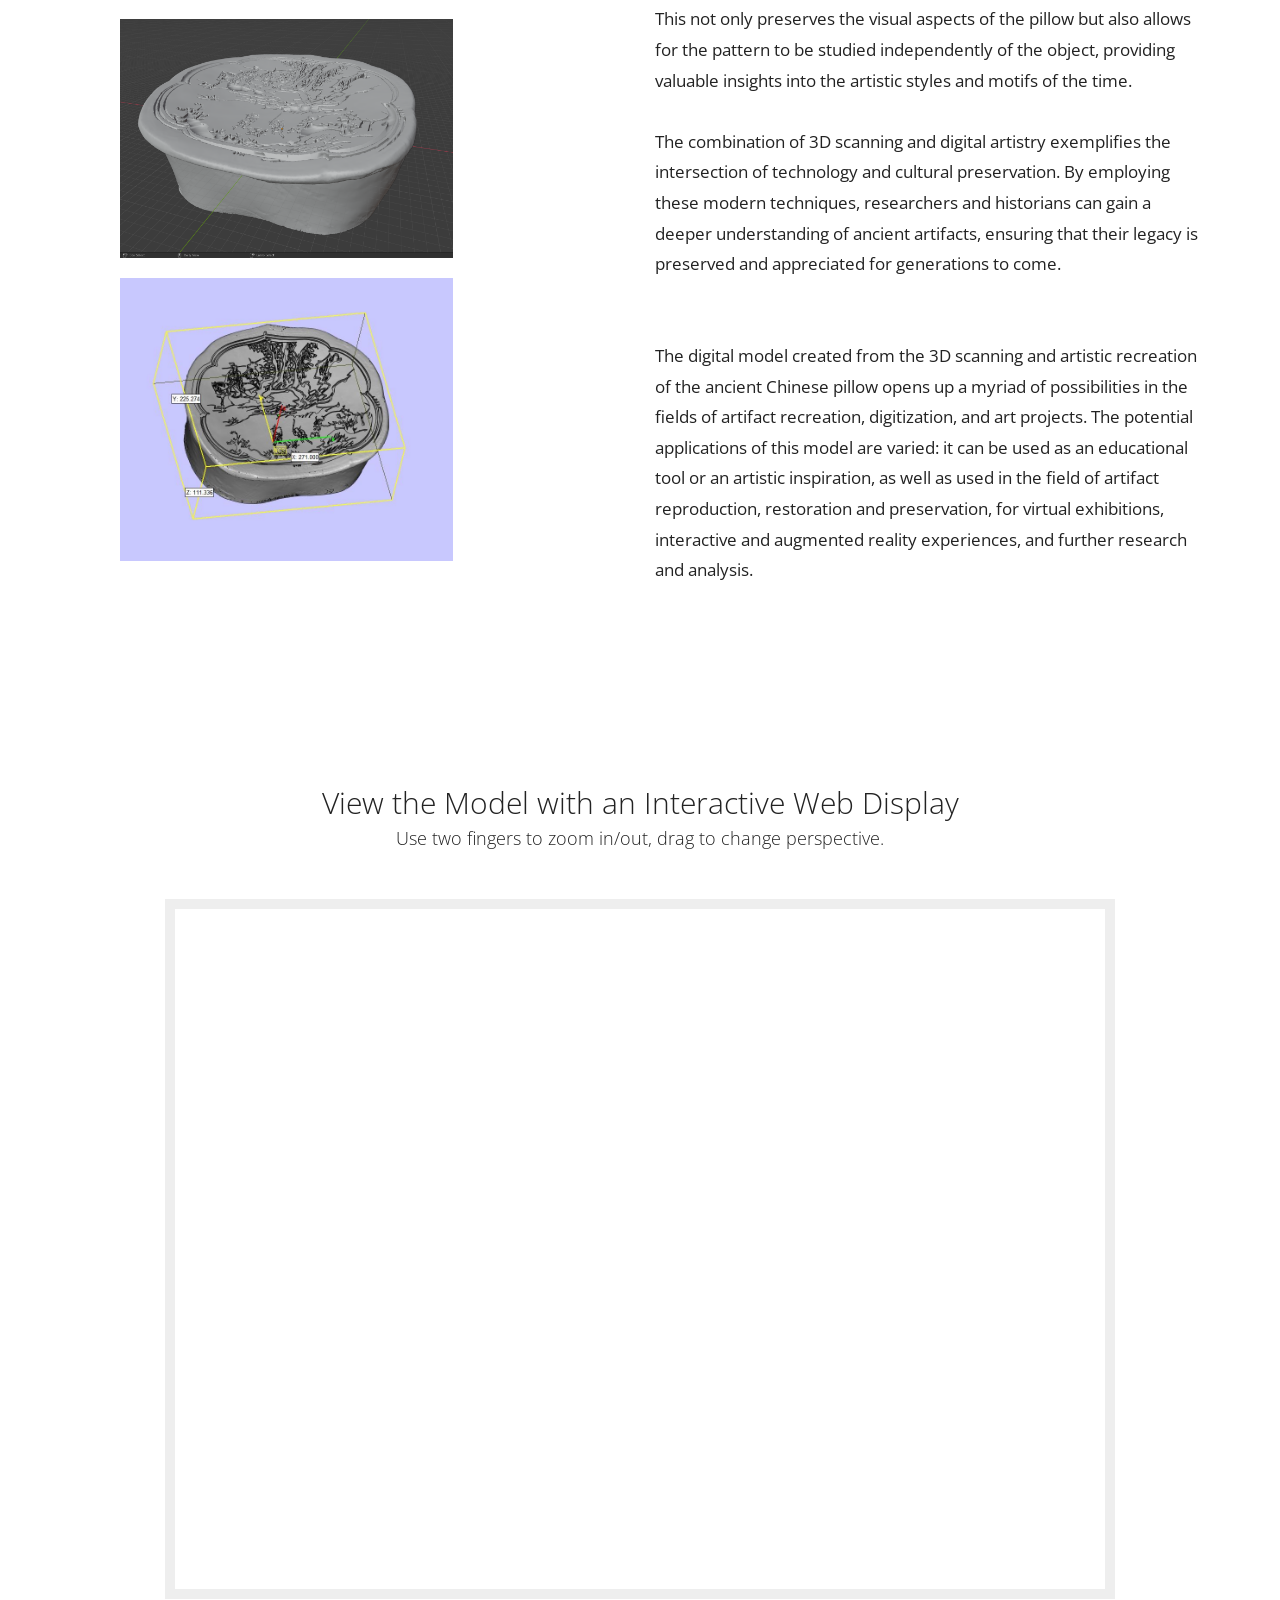
==== commit 562d8f80: "Update pillow.html" ====
--- a/pillow.html
+++ b/pillow.html
@@ -69,7 +69,8 @@
             <h2>Research-based Artifact Conservation Project</h2>
             <h3>collaborated with University Museum and Art Gallery, Hong Kong University.</h3>
             <br>
-            <p>Karlie Zhao and John Cheung, 2021</p><br><br>
+            <p>Karlie Zhao and John Cheung, 2021<br>
+            School of Creative Media, City University of Hong Kong</p><br><br>
             <div class="row">
                 <div class="col-md-6">
                     <p>
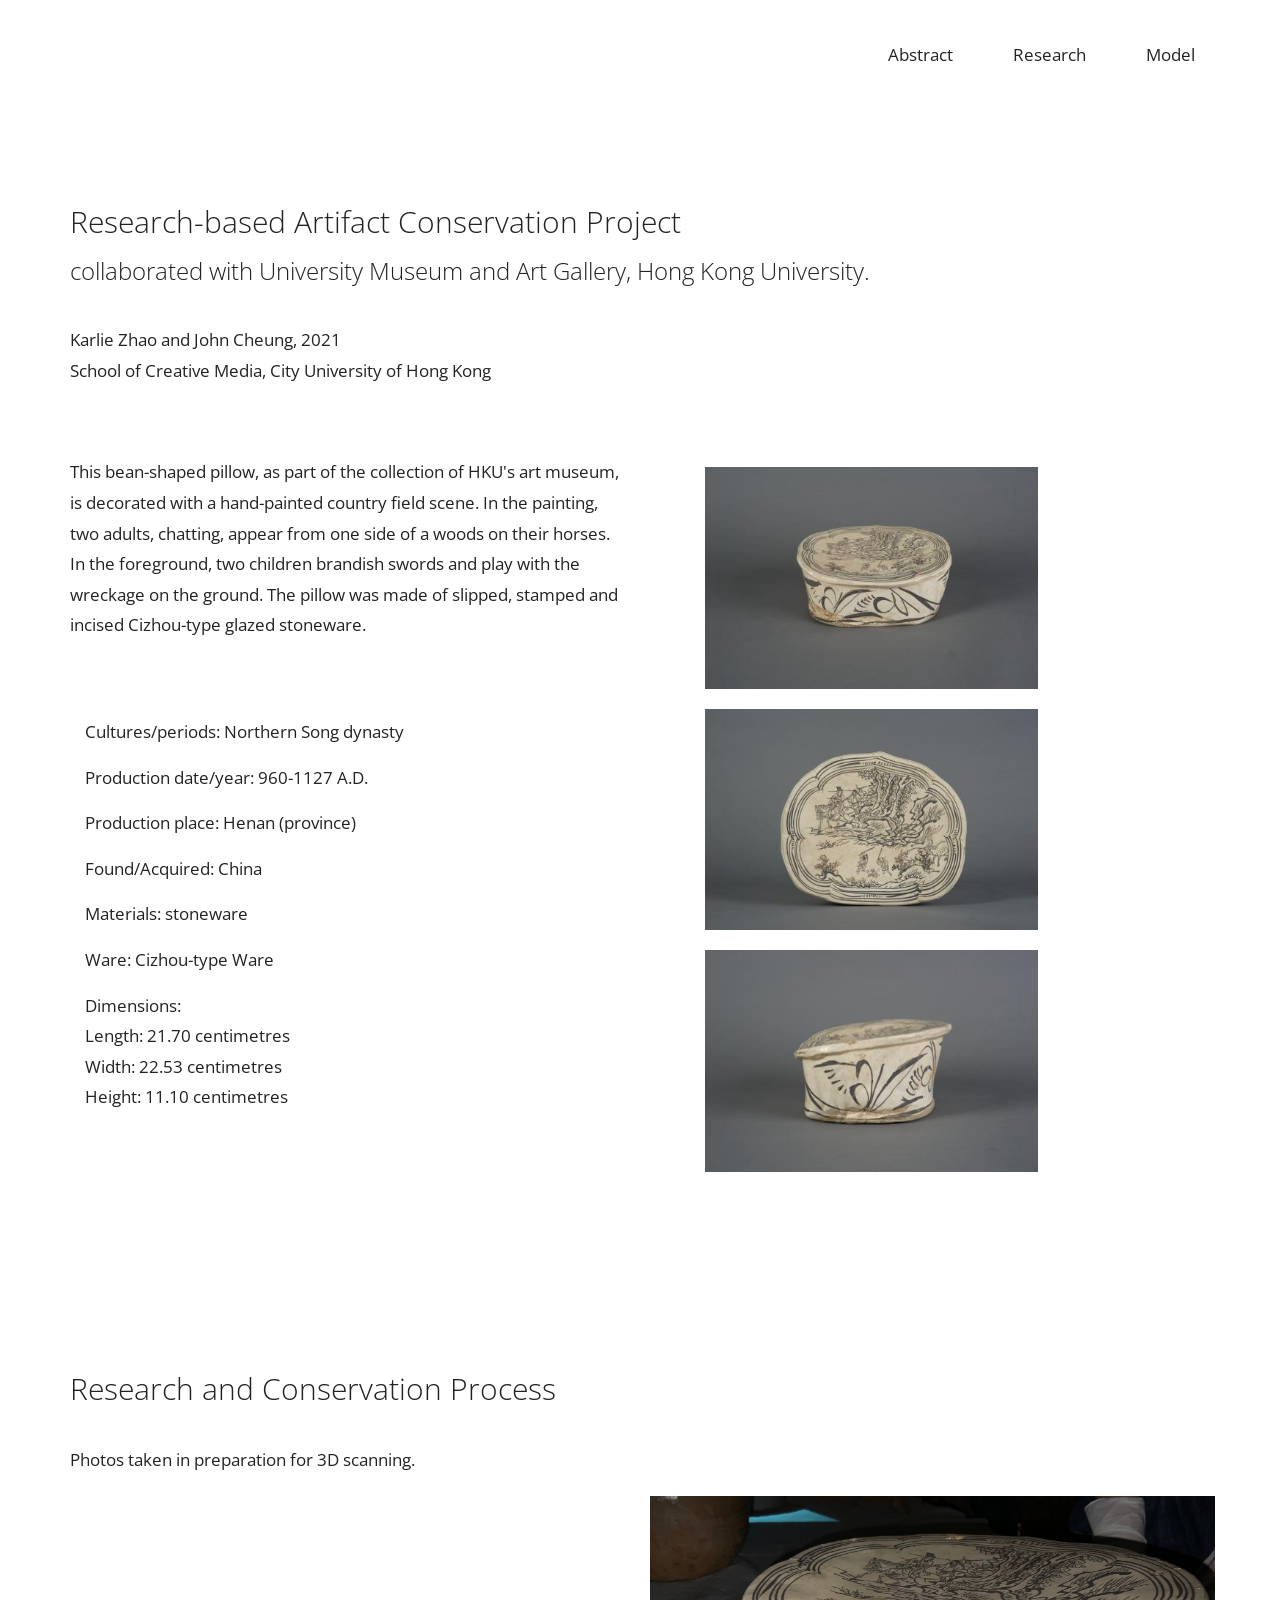
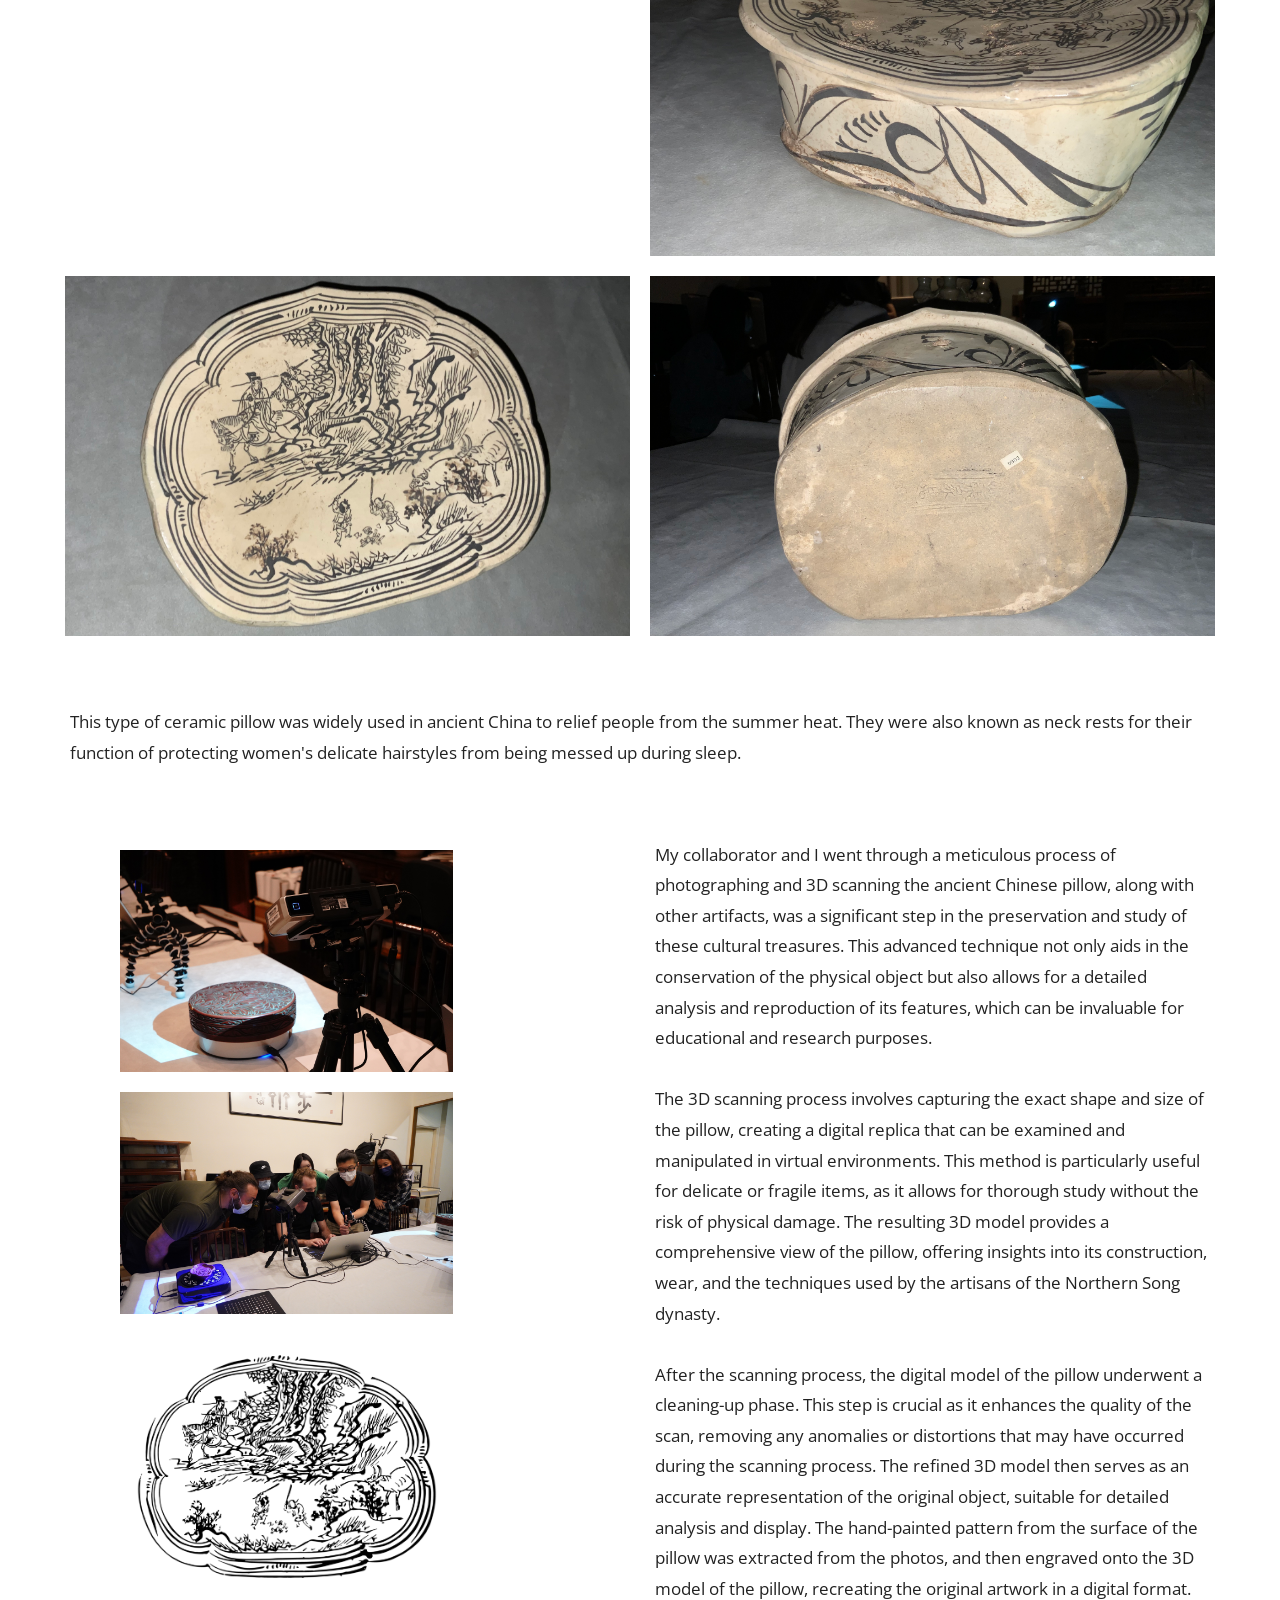
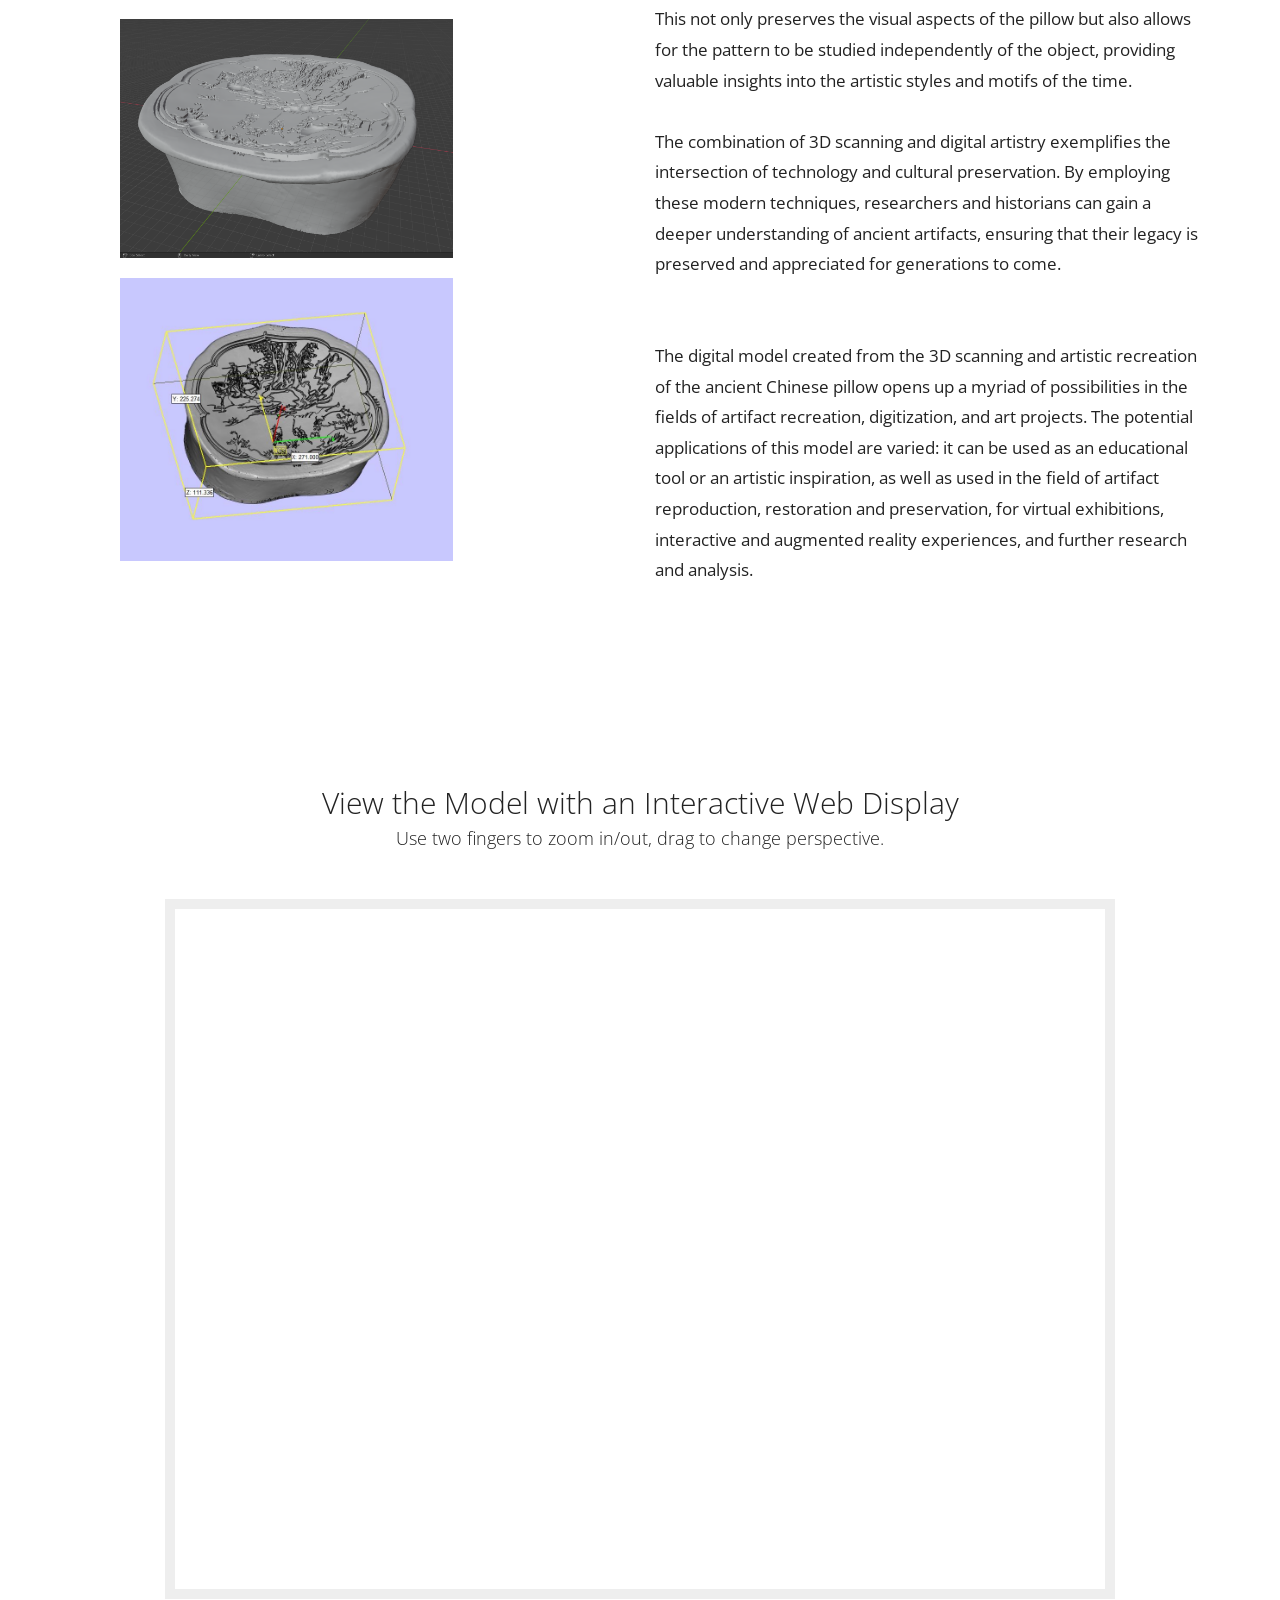
==== commit a686c8e7: "Update pillow.html" ====
--- a/pillow.html
+++ b/pillow.html
@@ -80,8 +80,8 @@
                         <p>
                             <ul class="no-bullets">
                                 <li>Cultures/periods: Northern Song dynasty</li>
-                                <li>Production date: 960-1127</li>
-                                <li>Production place: Made in: Henan (province)
+                                <li>Production date/year: 960-1127 A.D.</li>
+                                <li>Production place: Henan (province)
                                 </li>
                                 <li>Found/Acquired: China
                                 </li>
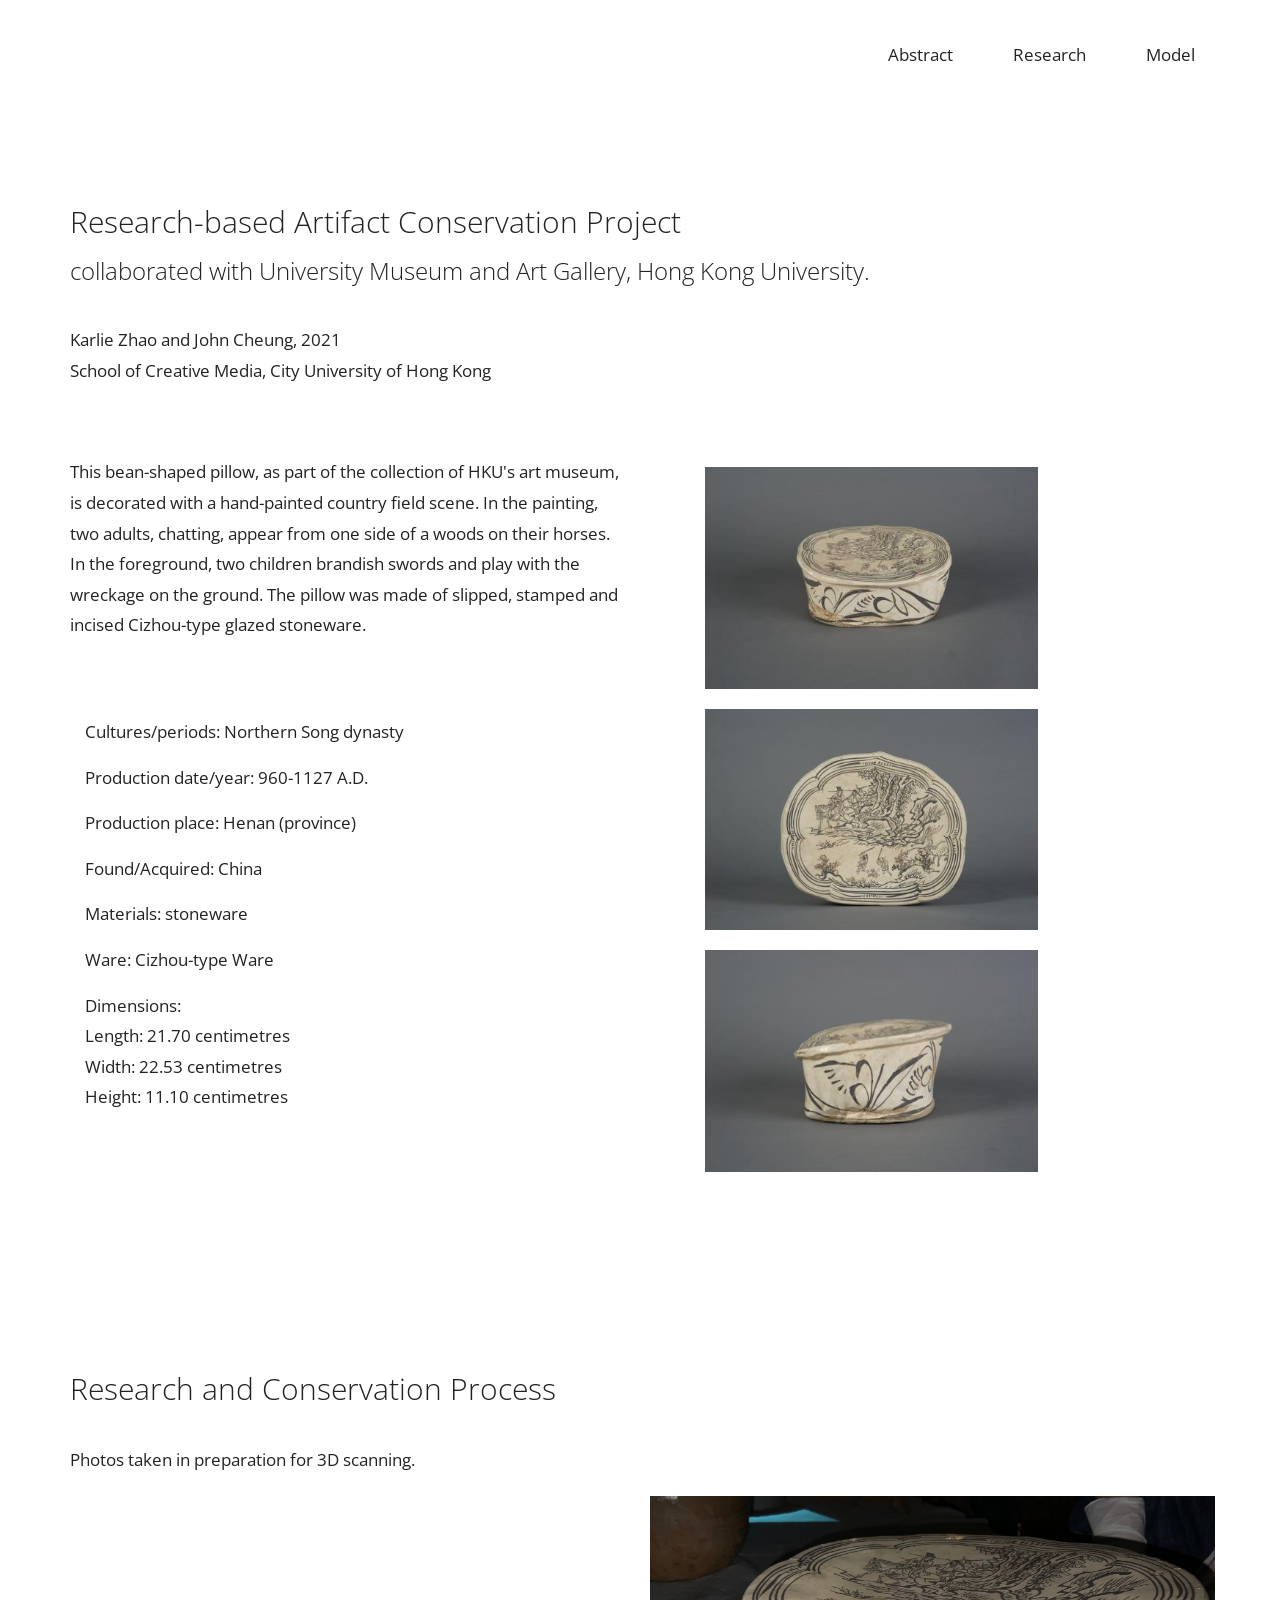
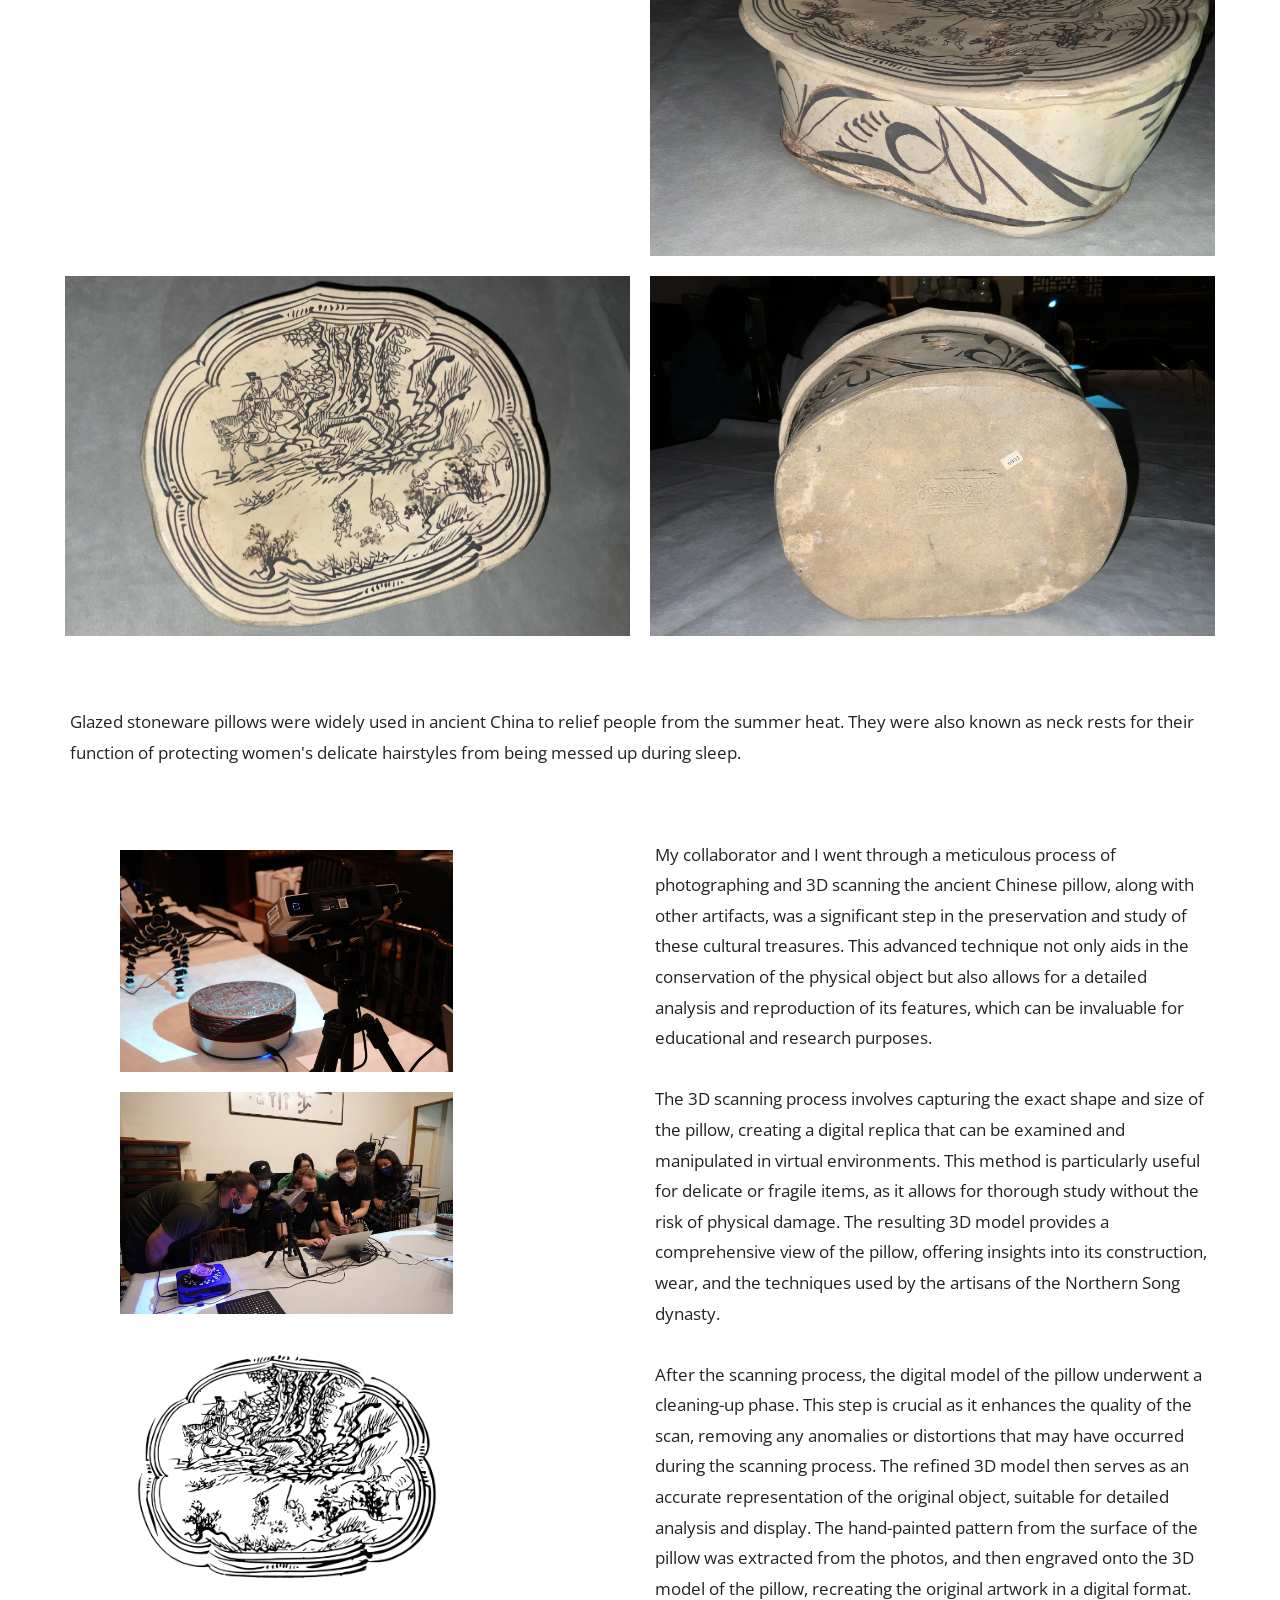
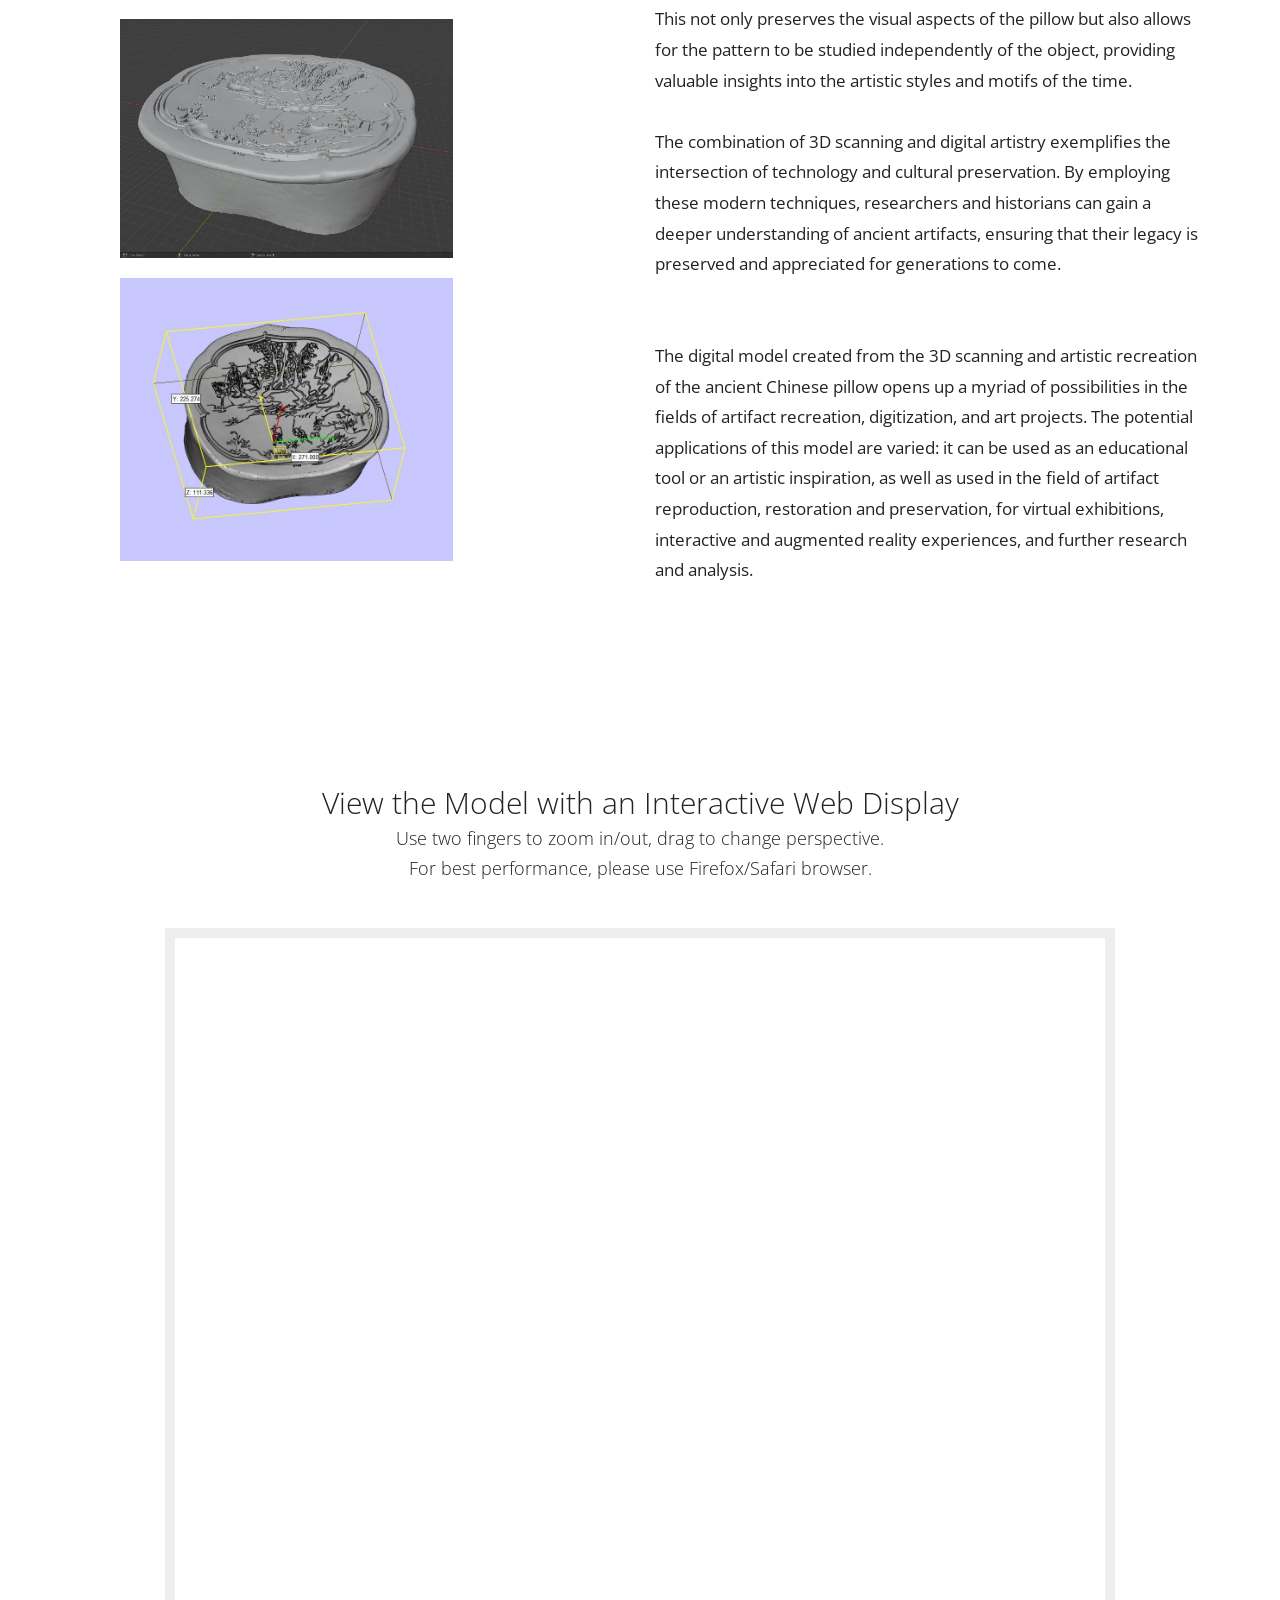
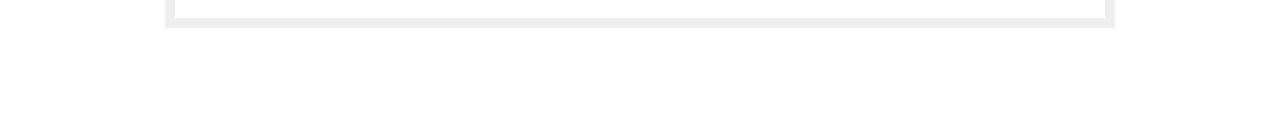
==== commit 571615ba: "Update pillow.html" ====
--- a/pillow.html
+++ b/pillow.html
@@ -2,7 +2,7 @@
 <html lang="en">
 
 <head>
-    <title>Research Project: Ceramic Pillow at HKUMAG</title>
+    <title>Research Project: Pillow at HKUMAG</title>
     <meta charset="utf-8">
 
     <meta charset="utf-8">
@@ -163,7 +163,7 @@
         </div>
         <div class="container abstract"><br><br>
             <p>
-                This type of ceramic pillow was widely used in ancient China to relief people from the summer heat. They were also known as neck rests for their function of protecting women's delicate hairstyles from being messed up during sleep.
+                Glazed stoneware pillows were widely used in ancient China to relief people from the summer heat. They were also known as neck rests for their function of protecting women's delicate hairstyles from being messed up during sleep.
             </p>
         </div>
 
@@ -250,6 +250,7 @@
         <div class="container" style="text-align: center;">
             <h2>View the Model with an Interactive Web Display</h2>
             <h4>Use two fingers to zoom in/out, drag to change perspective.</h4>
+            <h4>For best performance, please use Firefox/Safari browser.</h4>
         </div>
         <div id="canvasContainer"></div>
     </section>
